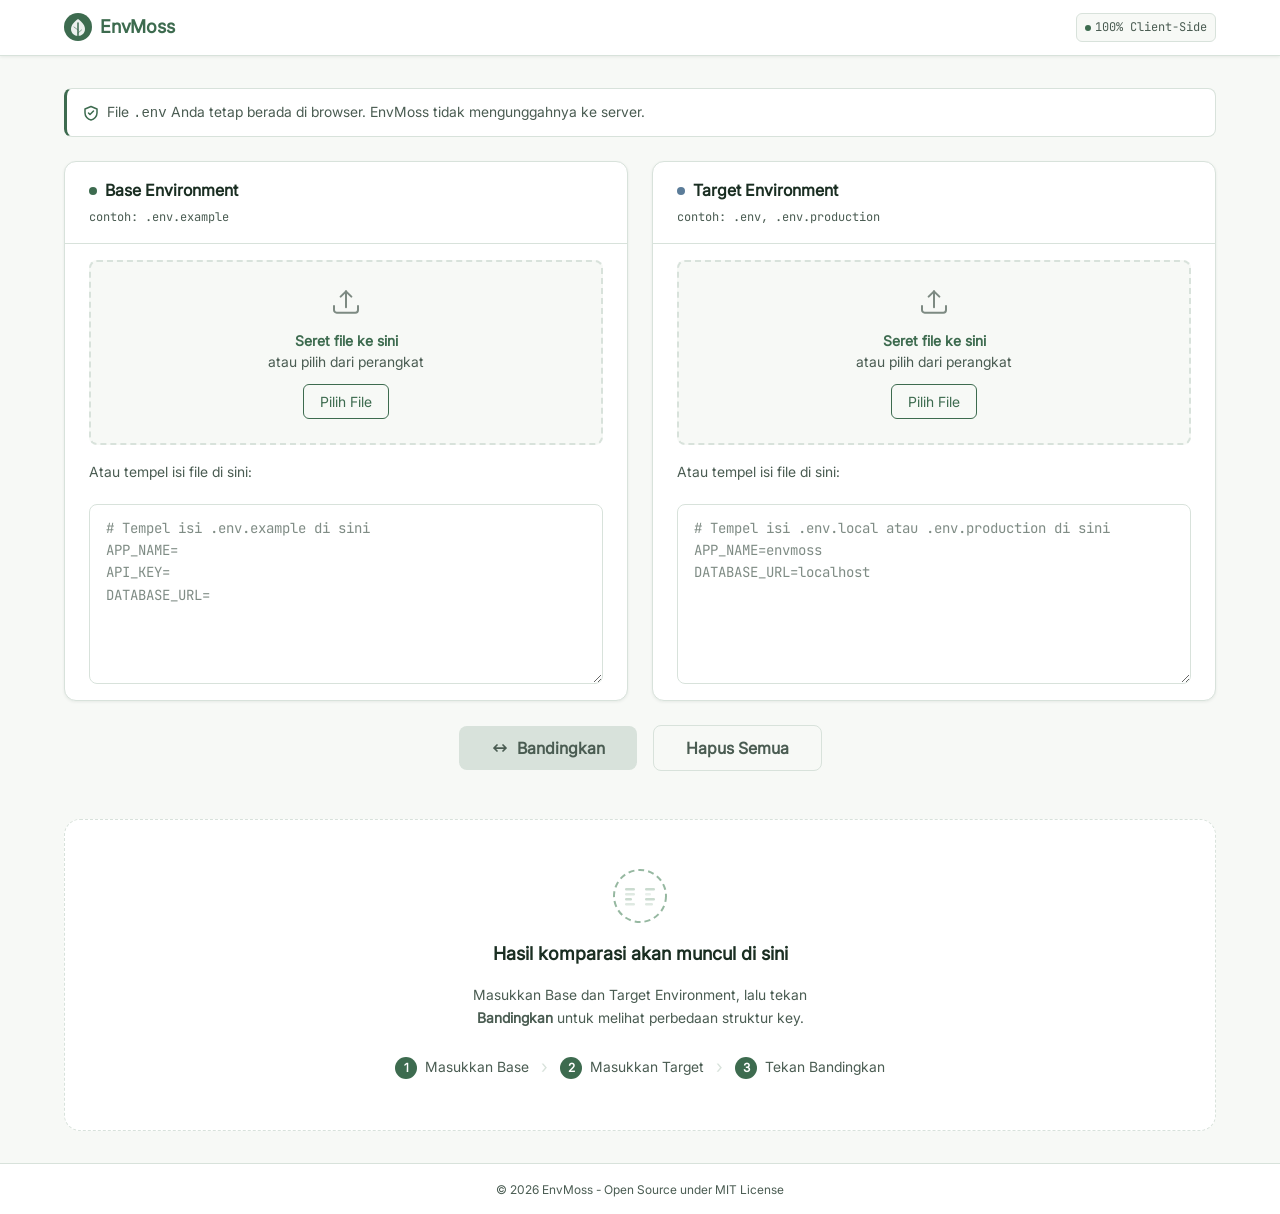
==== index.html @ efa85e5c "Implement code changes to enhance functionality and improve performance" ====
<!DOCTYPE html>
<html lang="id">
<head>
  <meta charset="UTF-8" />
  <meta name="viewport" content="width=device-width, initial-scale=1.0" />
  <title>EnvMoss — Bandingkan File Environment</title>
  <meta name="description" content="Bandingkan dua file environment secara lokal di browser. File .env Anda tidak diunggah ke server." />
  <link rel="stylesheet" href="css/styles.css" />
</head>
<body>

  <!-- ==============================
       Navbar
  ============================== -->
  <header role="banner">
    <nav class="navbar" aria-label="Navigasi utama">
      <div class="navbar__inner">

        <!-- Brand: mark + wordmark -->
        <a href="/" class="navbar__brand" aria-label="EnvMoss — kembali ke halaman utama">
          <span class="navbar__mark" aria-hidden="true">
            <!-- Ikon daun lumut — SVG lokal inline -->
            <svg
              width="28"
              height="28"
              viewBox="0 0 28 28"
              fill="none"
              xmlns="http://www.w3.org/2000/svg"
              aria-hidden="true"
              focusable="false"
            >
              <!-- Lingkaran latar -->
              <circle cx="14" cy="14" r="14" fill="#3D6B4F" />
              <!-- Bentuk daun/tetes — organik, sederhana -->
              <path
                d="M14 6C14 6 7 10.5 7 16C7 19.866 10.134 23 14 23C17.866 23 21 19.866 21 16C21 10.5 14 6 14 6Z"
                fill="#ffffff"
                fill-opacity="0.90"
              />
              <!-- Tulang daun tengah -->
              <line
                x1="14"
                y1="23"
                x2="14"
                y2="10"
                stroke="#3D6B4F"
                stroke-width="1.5"
                stroke-linecap="round"
              />
              <!-- Urat daun kiri -->
              <line
                x1="14"
                y1="17"
                x2="10"
                y2="14"
                stroke="#3D6B4F"
                stroke-width="1"
                stroke-linecap="round"
                stroke-opacity="0.6"
              />
              <!-- Urat daun kanan -->
              <line
                x1="14"
                y1="20"
                x2="17.5"
                y2="17"
                stroke="#3D6B4F"
                stroke-width="1"
                stroke-linecap="round"
                stroke-opacity="0.6"
              />
            </svg>
          </span>
          <span class="navbar__name">EnvMoss</span>
        </a>

        <!-- Indikator privasi ringkas -->
        <span class="navbar__indicator" aria-label="Semua pemrosesan dilakukan di browser Anda">
          100% Client-Side
        </span>

      </div>
    </nav>
  </header>

  <!-- ==============================
       Main Content
  ============================== -->
  <main class="main" id="main-content">

    <!-- Privacy Notice -->
    <aside class="privacy-notice" role="note" aria-label="Informasi privasi">
      <svg
        class="privacy-notice__icon"
        width="16"
        height="16"
        viewBox="0 0 16 16"
        fill="none"
        xmlns="http://www.w3.org/2000/svg"
        aria-hidden="true"
        focusable="false"
      >
        <path
          d="M8 1.5L2 4V8C2 11.314 4.686 14.314 8 15C11.314 14.314 14 11.314 14 8V4L8 1.5Z"
          stroke="currentColor"
          stroke-width="1.5"
          stroke-linejoin="round"
        />
        <path
          d="M5.5 8L7 9.5L10.5 6"
          stroke="currentColor"
          stroke-width="1.5"
          stroke-linecap="round"
          stroke-linejoin="round"
        />
      </svg>
      <span>
        File <code>.env</code> Anda tetap berada di browser.
        EnvMoss tidak mengunggahnya ke server.
      </span>
    </aside>

    <!-- ==============================
         Input Section
    ============================== -->
    <section class="input-section" aria-label="Masukkan file environment">

      <div class="input-section__grid">

        <!-- --- Kartu Base Environment --- -->
        <div class="input-card input-card--base">
          <div class="input-card__header">
            <div class="input-card__title-group">
              <h2 class="input-card__title">
                <span class="input-card__title-dot" aria-hidden="true"></span>
                Base Environment
              </h2>
              <span class="input-card__hint">contoh: .env.example</span>
            </div>
          </div>

          <div class="input-card__body">

            <!-- Dropzone Base -->
            <div
              class="dropzone"
              id="dropzone-base"
              role="button"
              tabindex="0"
              aria-label="Area drop file Base Environment. Tekan Enter atau Spasi untuk membuka pemilih file."
              aria-describedby="dropzone-base-hint"
            >
              <!-- Ikon upload -->
              <svg
                class="dropzone__icon"
                width="32"
                height="32"
                viewBox="0 0 32 32"
                fill="none"
                xmlns="http://www.w3.org/2000/svg"
                aria-hidden="true"
                focusable="false"
              >
                <path
                  d="M28 20v4a2.667 2.667 0 01-2.667 2.667H6.667A2.667 2.667 0 014 24v-4"
                  stroke="currentColor"
                  stroke-width="2"
                  stroke-linecap="round"
                  stroke-linejoin="round"
                />
                <polyline
                  points="21.333,10.667 16,5.333 10.667,10.667"
                  stroke="currentColor"
                  stroke-width="2"
                  stroke-linecap="round"
                  stroke-linejoin="round"
                />
                <line
                  x1="16"
                  y1="5.333"
                  x2="16"
                  y2="21.333"
                  stroke="currentColor"
                  stroke-width="2"
                  stroke-linecap="round"
                />
              </svg>

              <p class="dropzone__text" id="dropzone-base-hint">
                <strong>Seret file ke sini</strong><br />
                atau pilih dari perangkat
              </p>

              <!-- File picker tersembunyi, dikontrol tombol di bawah -->
              <input
                type="file"
                id="file-input-base"
                class="visually-hidden"
                accept="*"
                aria-label="Pilih file Base Environment"
              />

              <button
                type="button"
                class="dropzone__file-btn"
                id="file-btn-base"
                aria-controls="file-input-base"
              >
                Pilih File
              </button>
            </div>

            <!-- Label textarea Base -->
            <label for="textarea-base" class="textarea-label">
              Atau tempel isi file di sini:
            </label>

            <!-- Textarea Base -->
            <textarea
              id="textarea-base"
              class="env-textarea"
              placeholder="# Tempel isi .env.example di sini&#10;APP_NAME=&#10;API_KEY=&#10;DATABASE_URL="
              spellcheck="false"
              autocomplete="off"
              autocorrect="off"
              autocapitalize="off"
              aria-label="Konten Base Environment"
            ></textarea>

          </div>
        </div>
        <!-- /Kartu Base -->

        <!-- --- Kartu Target Environment --- -->
        <div class="input-card input-card--target">
          <div class="input-card__header">
            <div class="input-card__title-group">
              <h2 class="input-card__title">
                <span class="input-card__title-dot" aria-hidden="true"></span>
                Target Environment
              </h2>
              <span class="input-card__hint">contoh: .env, .env.production</span>
            </div>
          </div>

          <div class="input-card__body">

            <!-- Dropzone Target -->
            <div
              class="dropzone"
              id="dropzone-target"
              role="button"
              tabindex="0"
              aria-label="Area drop file Target Environment. Tekan Enter atau Spasi untuk membuka pemilih file."
              aria-describedby="dropzone-target-hint"
            >
              <svg
                class="dropzone__icon"
                width="32"
                height="32"
                viewBox="0 0 32 32"
                fill="none"
                xmlns="http://www.w3.org/2000/svg"
                aria-hidden="true"
                focusable="false"
              >
                <path
                  d="M28 20v4a2.667 2.667 0 01-2.667 2.667H6.667A2.667 2.667 0 014 24v-4"
                  stroke="currentColor"
                  stroke-width="2"
                  stroke-linecap="round"
                  stroke-linejoin="round"
                />
                <polyline
                  points="21.333,10.667 16,5.333 10.667,10.667"
                  stroke="currentColor"
                  stroke-width="2"
                  stroke-linecap="round"
                  stroke-linejoin="round"
                />
                <line
                  x1="16"
                  y1="5.333"
                  x2="16"
                  y2="21.333"
                  stroke="currentColor"
                  stroke-width="2"
                  stroke-linecap="round"
                />
              </svg>

              <p class="dropzone__text" id="dropzone-target-hint">
                <strong>Seret file ke sini</strong><br />
                atau pilih dari perangkat
              </p>

              <input
                type="file"
                id="file-input-target"
                class="visually-hidden"
                accept="*"
                aria-label="Pilih file Target Environment"
              />

              <button
                type="button"
                class="dropzone__file-btn"
                id="file-btn-target"
                aria-controls="file-input-target"
              >
                Pilih File
              </button>
            </div>

            <!-- Label textarea Target -->
            <label for="textarea-target" class="textarea-label">
              Atau tempel isi file di sini:
            </label>

            <!-- Textarea Target -->
            <textarea
              id="textarea-target"
              class="env-textarea"
              placeholder="# Tempel isi .env.local atau .env.production di sini&#10;APP_NAME=envmoss&#10;DATABASE_URL=localhost"
              spellcheck="false"
              autocomplete="off"
              autocorrect="off"
              autocapitalize="off"
              aria-label="Konten Target Environment"
            ></textarea>

          </div>
        </div>
        <!-- /Kartu Target -->

      </div>
      <!-- /input-section__grid -->

    </section>
    <!-- /Input Section -->

    <!-- ==============================
         Action Bar
    ============================== -->
    <div class="action-bar" role="group" aria-label="Aksi utama">
      <button
        type="button"
        class="btn btn--primary"
        id="btn-compare"
        disabled
        aria-disabled="true"
        aria-describedby="compare-hint"
      >
        <!-- Ikon compare -->
        <svg
          width="18"
          height="18"
          viewBox="0 0 18 18"
          fill="none"
          xmlns="http://www.w3.org/2000/svg"
          aria-hidden="true"
          focusable="false"
        >
          <path
            d="M3 9h12M3 9l3-3M3 9l3 3M15 9l-3-3M15 9l-3 3"
            stroke="currentColor"
            stroke-width="1.75"
            stroke-linecap="round"
            stroke-linejoin="round"
          />
        </svg>
        Bandingkan
      </button>

      <button
        type="button"
        class="btn btn--secondary"
        id="btn-clear"
        aria-label="Hapus semua input dan hasil"
      >
        Hapus Semua
      </button>
    </div>

    <!-- Hint tombol Bandingkan (hanya terlihat oleh screen reader saat disabled) -->
    <p id="compare-hint" class="visually-hidden">
      Tombol aktif setelah kedua input Base dan Target terisi.
    </p>

    <!-- ==============================
         Results Section
    ============================== -->
    <section
      class="results-section"
      id="results-section"
      aria-label="Hasil komparasi"
      aria-live="polite"
      aria-atomic="false"
    >
      <!-- Konten hasil akan dirender oleh app.js pada Milestone 4 -->
    </section>

    <!-- ==============================
         Empty State (default sebelum komparasi)
    ============================== -->
    <div
      class="empty-state"
      id="empty-state"
      role="status"
      aria-label="Belum ada hasil komparasi"
    >
      <!-- Ikon lingkaran — ringan dan netral -->
      <svg
        class="empty-state__icon"
        width="56"
        height="56"
        viewBox="0 0 56 56"
        fill="none"
        xmlns="http://www.w3.org/2000/svg"
        aria-hidden="true"
        focusable="false"
      >
        <circle cx="28" cy="28" r="26" stroke="currentColor" stroke-width="2" stroke-dasharray="6 4" />
        <!-- Dua kolom sederhana — representasi side-by-side diff -->
        <rect x="13" y="20" width="10" height="2.5" rx="1.25" fill="currentColor" opacity="0.5" />
        <rect x="13" y="25" width="10" height="2.5" rx="1.25" fill="currentColor" opacity="0.3" />
        <rect x="13" y="30" width="7"  height="2.5" rx="1.25" fill="currentColor" opacity="0.5" />
        <rect x="13" y="35" width="10" height="2.5" rx="1.25" fill="currentColor" opacity="0.3" />
        <rect x="33" y="20" width="10" height="2.5" rx="1.25" fill="currentColor" opacity="0.5" />
        <rect x="33" y="25" width="6"  height="2.5" rx="1.25" fill="currentColor" opacity="0.2" />
        <rect x="33" y="30" width="10" height="2.5" rx="1.25" fill="currentColor" opacity="0.5" />
        <rect x="33" y="35" width="8"  height="2.5" rx="1.25" fill="currentColor" opacity="0.3" />
      </svg>

      <h2 class="empty-state__title">Hasil komparasi akan muncul di sini</h2>

      <p class="empty-state__description">
        Masukkan Base dan Target Environment, lalu tekan <strong>Bandingkan</strong>
        untuk melihat perbedaan struktur key.
      </p>

      <!-- Langkah-langkah singkat -->
      <div class="empty-state__steps" aria-label="Langkah penggunaan">
        <div class="empty-state__step">
          <span class="empty-state__step-num" aria-hidden="true">1</span>
          <span>Masukkan Base</span>
        </div>
        <span class="empty-state__step-sep" aria-hidden="true">›</span>
        <div class="empty-state__step">
          <span class="empty-state__step-num" aria-hidden="true">2</span>
          <span>Masukkan Target</span>
        </div>
        <span class="empty-state__step-sep" aria-hidden="true">›</span>
        <div class="empty-state__step">
          <span class="empty-state__step-num" aria-hidden="true">3</span>
          <span>Tekan Bandingkan</span>
        </div>
      </div>

    </div>
    <!-- /Empty State -->

  </main>

  <!-- ==============================
       Footer
  ============================== -->
  <footer class="footer" role="contentinfo">
    <div class="footer__inner">
      <p>© 2026 EnvMoss - Open Source under MIT License</p>
    </div>
  </footer>

  <!-- JS dimuat setelah DOM siap; Milestone 2+ akan mengaktifkan interaksi -->
  <script type="module" src="js/app.js"></script>

</body>
</html>
---- css/styles.css ----
/* ==========================================================================
   EnvMoss — styles.css
   Design System v1.0
   ========================================================================== */

@font-face {
  font-family: 'InterLocal';
  src: url('../assets/fonts/Inter_18pt-Regular.ttf') format('truetype');
  font-weight: 400;
  font-style: normal;
  font-display: swap;
}

@font-face {
  font-family: 'JetBrainsLocal';
  src: url('../assets/fonts/JetBrainsMono-Regular.ttf') format('truetype');
  font-weight: 400;
  font-style: normal;
  font-display: swap;
}

/* --------------------------------------------------------------------------
   1. Design Tokens (CSS Custom Properties)
   -------------------------------------------------------------------------- */

:root {
  /* --- Brand Colors --- */
  --color-primary: #3D6B4F;
  --color-primary-light: #6B9B7A;
  --color-bg: #F7F9F6;
  --color-surface: #FFFFFF;
  --color-text-primary: #1A2E22;
  --color-text-secondary: #4A5C52;
  --color-border: #D8E2DB;

  /* --- Status Colors (accents) --- */
  --status-missing: #C45C5C;
  --status-missing-bg: #FDF0F0;
  --status-missing-text: #8F3838;

  --status-orphan: #D4A017;
  --status-orphan-bg: #FDF8E8;
  --status-orphan-text: #765500;

  --status-duplicate: #D17A22;
  --status-duplicate-bg: #FDF3E8;
  --status-duplicate-text: #8A4A0C;

  --status-mismatch: #5B7C99;
  --status-mismatch-bg: #EEF4F9;
  --status-mismatch-text: #3D5D78;

  /* --- Typography --- */
  --font-ui: "InterLocal", system-ui, -apple-system, BlinkMacSystemFont,
             "Segoe UI", Roboto, sans-serif;
  --font-code: "JetBrainsLocal", "IBM Plex Mono", Menlo,
               Monaco, Consolas, "Courier New", monospace;

  /* --- Type Scale --- */
  --text-xs: 0.75rem;
  --text-sm: 0.875rem;
  --text-base: 1rem;
  --text-lg: 1.125rem;
  --text-xl: 1.25rem;
  --heading-lg: 1.5rem;
  --heading-xl: 2rem;

  /* --- Spacing --- */
  --space-1: 4px;
  --space-2: 8px;
  --space-3: 12px;
  --space-4: 16px;
  --space-5: 24px;
  --space-6: 32px;
  --space-7: 48px;

  /* --- Border Radius --- */
  --radius-sm: 6px;
  --radius-md: 8px;
  --radius-lg: 12px;
  --radius-xl: 16px;

  /* --- Layout --- */
  --container-width: 1200px;
  --navbar-height: 56px;

  /* --- Shadows --- */
  --shadow-sm: 0 1px 3px rgba(26, 46, 34, 0.08);
  --shadow-md: 0 4px 12px rgba(26, 46, 34, 0.10);

  /* --- Transitions --- */
  --transition-fast: 150ms ease;
  --transition-base: 200ms ease;
}

/* --------------------------------------------------------------------------
   2. Reset & Base
   -------------------------------------------------------------------------- */

*,
*::before,
*::after {
  box-sizing: border-box;
  margin: 0;
  padding: 0;
}

html {
  font-size: 16px;
  -webkit-text-size-adjust: 100%;
}

body {
  font-family: var(--font-ui);
  font-size: var(--text-base);
  color: var(--color-text-primary);
  background-color: var(--color-bg);
  line-height: 1.6;
  min-height: 100vh;
  display: flex;
  flex-direction: column;
}

/* --------------------------------------------------------------------------
   3. Utility
   -------------------------------------------------------------------------- */

.visually-hidden {
  position: absolute;
  width: 1px;
  height: 1px;
  padding: 0;
  margin: -1px;
  overflow: hidden;
  clip: rect(0, 0, 0, 0);
  white-space: nowrap;
  border: 0;
}

/* --------------------------------------------------------------------------
   4. Navbar
   -------------------------------------------------------------------------- */

.navbar {
  position: sticky;
  top: 0;
  z-index: 100;
  height: var(--navbar-height);
  background-color: var(--color-surface);
  border-bottom: 1px solid var(--color-border);
  box-shadow: var(--shadow-sm);
}

.navbar__inner {
  max-width: var(--container-width);
  margin: 0 auto;
  padding: 0 var(--space-5);
  height: 100%;
  display: flex;
  align-items: center;
  justify-content: space-between;
}

.navbar__brand {
  display: flex;
  align-items: center;
  gap: var(--space-2);
  text-decoration: none;
  color: inherit;
}

.navbar__mark {
  display: flex;
  align-items: center;
  flex-shrink: 0;
}

.navbar__mark svg {
  width: 28px;
  height: 28px;
}

.navbar__name {
  font-size: var(--text-lg);
  font-weight: 700;
  color: var(--color-primary);
  letter-spacing: -0.01em;
}

.navbar__indicator {
  font-size: var(--text-xs);
  font-family: var(--font-code);
  color: var(--color-text-secondary);
  background-color: var(--color-bg);
  border: 1px solid var(--color-border);
  border-radius: var(--radius-sm);
  padding: var(--space-1) var(--space-2);
  display: flex;
  align-items: center;
  gap: var(--space-1);
}

.navbar__indicator::before {
  content: "";
  display: inline-block;
  width: 6px;
  height: 6px;
  border-radius: 50%;
  background-color: var(--color-primary);
  flex-shrink: 0;
}

/* --------------------------------------------------------------------------
   5. Main Layout
   -------------------------------------------------------------------------- */

.main {
  flex: 1;
  max-width: var(--container-width);
  width: 100%;
  margin: 0 auto;
  padding: var(--space-6) var(--space-5);
}

/* --------------------------------------------------------------------------
   6. Privacy Notice
   -------------------------------------------------------------------------- */

.privacy-notice {
  display: flex;
  align-items: center;
  gap: var(--space-2);
  font-size: var(--text-sm);
  color: var(--color-text-secondary);
  background-color: var(--color-surface);
  border: 1px solid var(--color-border);
  border-left: 3px solid var(--color-primary);
  border-radius: var(--radius-md);
  padding: var(--space-3) var(--space-4);
  margin-bottom: var(--space-5);
}

.privacy-notice__icon {
  flex-shrink: 0;
  color: var(--color-primary);
}

/* --------------------------------------------------------------------------
   7. Input Section
   -------------------------------------------------------------------------- */

.input-section {
  margin-bottom: var(--space-5);
}

.input-section__grid {
  display: grid;
  grid-template-columns: 1fr 1fr;
  gap: var(--space-5);
}

/* --------------------------------------------------------------------------
   8. Input Card (Base & Target)
   -------------------------------------------------------------------------- */

.input-card {
  background-color: var(--color-surface);
  border: 1px solid var(--color-border);
  border-radius: var(--radius-lg);
  box-shadow: var(--shadow-sm);
  overflow: hidden;
}

.input-card__header {
  padding: var(--space-4) var(--space-5);
  border-bottom: 1px solid var(--color-border);
  display: flex;
  align-items: center;
  justify-content: space-between;
  gap: var(--space-3);
}

.input-card__title-group {
  display: flex;
  flex-direction: column;
  gap: var(--space-1);
}

.input-card__title {
  font-size: var(--text-base);
  font-weight: 600;
  color: var(--color-text-primary);
  display: flex;
  align-items: center;
  gap: var(--space-2);
}

.input-card__title-dot {
  display: inline-block;
  width: 8px;
  height: 8px;
  border-radius: 50%;
  flex-shrink: 0;
}

.input-card--base .input-card__title-dot {
  background-color: var(--color-primary);
}

.input-card--target .input-card__title-dot {
  background-color: var(--status-mismatch);
}

.input-card__hint {
  font-size: var(--text-xs);
  font-family: var(--font-code);
  color: var(--color-text-secondary);
}

.input-card__body {
  padding: var(--space-4) var(--space-5);
  display: flex;
  flex-direction: column;
  gap: var(--space-4);
}

/* --- Dropzone --- */

.dropzone {
  border: 2px dashed var(--color-border);
  border-radius: var(--radius-md);
  background-color: var(--color-bg);
  padding: var(--space-5);
  text-align: center;
  display: flex;
  flex-direction: column;
  align-items: center;
  gap: var(--space-3);
  cursor: pointer;
  transition: border-color var(--transition-base), background-color var(--transition-base);
}

.dropzone:hover {
  border-color: var(--color-primary-light);
  background-color: color-mix(in srgb, var(--color-primary) 4%, var(--color-bg));
}

.dropzone__icon {
  color: var(--color-text-secondary);
  opacity: 0.7;
}

.dropzone__text {
  font-size: var(--text-sm);
  color: var(--color-text-secondary);
  line-height: 1.5;
}

.dropzone__text strong {
  color: var(--color-primary);
  font-weight: 600;
}

.dropzone__file-btn {
  font-size: var(--text-sm);
  color: var(--color-primary);
  font-weight: 500;
  background: none;
  border: 1px solid var(--color-primary);
  border-radius: var(--radius-sm);
  padding: var(--space-2) var(--space-4);
  cursor: pointer;
  transition: background-color var(--transition-fast), color var(--transition-fast);
  font-family: var(--font-ui);
}

.dropzone__file-btn:hover {
  background-color: var(--color-primary);
  color: #fff;
}

.dropzone__file-btn:focus-visible {
  outline: 2px solid var(--color-primary);
  outline-offset: 2px;
}

/* --- Textarea Label --- */

.textarea-label {
  font-size: var(--text-sm);
  font-weight: 500;
  color: var(--color-text-secondary);
  display: block;
  margin-bottom: var(--space-1);
}

/* --- Textarea --- */

.env-textarea {
  width: 100%;
  min-height: 180px;
  padding: var(--space-3) var(--space-4);
  font-family: var(--font-code);
  font-size: var(--text-sm);
  color: var(--color-text-primary);
  background-color: var(--color-surface);
  border: 1px solid var(--color-border);
  border-radius: var(--radius-md);
  resize: vertical;
  line-height: 1.6;
  transition: border-color var(--transition-fast), box-shadow var(--transition-fast);
  overflow-x: auto;
}

.env-textarea::placeholder {
  color: var(--color-text-secondary);
  opacity: 0.7;
}

.env-textarea:focus {
  outline: none;
  border-color: var(--color-primary);
  box-shadow: 0 0 0 3px color-mix(in srgb, var(--color-primary) 15%, transparent);
}

/* --------------------------------------------------------------------------
   9. Action Bar (Bandingkan & Hapus Semua)
   -------------------------------------------------------------------------- */

.action-bar {
  display: flex;
  align-items: center;
  justify-content: center;
  gap: var(--space-4);
  margin-bottom: var(--space-7);
  flex-wrap: wrap;
}

/* --- Buttons --- */

.btn {
  display: inline-flex;
  align-items: center;
  justify-content: center;
  gap: var(--space-2);
  padding: var(--space-3) var(--space-6);
  font-family: var(--font-ui);
  font-size: var(--text-base);
  font-weight: 600;
  border: none;
  border-radius: var(--radius-md);
  cursor: pointer;
  text-decoration: none;
  transition: background-color var(--transition-fast), color var(--transition-fast),
              box-shadow var(--transition-fast), opacity var(--transition-fast);
  white-space: nowrap;
}

.btn:focus-visible {
  outline: 2px solid var(--color-primary);
  outline-offset: 2px;
}

/* Primary */
.btn--primary {
  background-color: var(--color-primary);
  color: #fff;
  box-shadow: var(--shadow-sm);
}

.btn--primary:hover:not(:disabled) {
  background-color: color-mix(in srgb, var(--color-primary) 85%, #000);
  box-shadow: var(--shadow-md);
}

.btn--primary:disabled {
  background-color: var(--color-border);
  color: var(--color-text-secondary);
  cursor: not-allowed;
  box-shadow: none;
}

/* Secondary / Ghost */
.btn--secondary {
  background-color: transparent;
  color: var(--color-text-secondary);
  border: 1px solid var(--color-border);
}

.btn--secondary:hover:not(:disabled) {
  background-color: var(--color-bg);
  color: var(--color-text-primary);
  border-color: var(--color-text-secondary);
}

.btn--secondary:disabled {
  opacity: 0.5;
  cursor: not-allowed;
}

/* Small */
.btn--sm {
  padding: var(--space-2) var(--space-4);
  font-size: var(--text-sm);
}

/* --------------------------------------------------------------------------
   10. Results Section & Diff Board (Milestone 4)
   -------------------------------------------------------------------------- */

.results-section {
  display: none; /* Ditampilkan oleh JS setelah komparasi */
  margin-top: var(--space-2);
}

.results-section.is-visible {
  display: block;
}

/* --- Layout Hasil Komparasi --- */
.results-layout {
  display: grid;
  grid-template-columns: 1fr 340px;
  gap: var(--space-5);
  align-items: start;
}

/* --- Banner Peringatan Parsing (Warnings Banner) --- */
.warnings-banner {
  background-color: var(--status-orphan-bg);
  border: 1px solid color-mix(in srgb, var(--status-orphan) 35%, transparent);
  border-left: 4px solid var(--status-orphan);
  border-radius: var(--radius-md);
  padding: var(--space-4) var(--space-5);
  margin-bottom: var(--space-5);
}

.warnings-banner__header {
  display: flex;
  align-items: center;
  gap: var(--space-2);
  margin-bottom: var(--space-2);
}

.warnings-banner__title {
  font-size: var(--text-base);
  font-weight: 600;
  color: var(--status-orphan-text);
}

.warnings-banner__desc {
  font-size: var(--text-sm);
  color: var(--color-text-secondary);
  line-height: 1.5;
  margin-bottom: var(--space-3);
}

.warnings-banner__list {
  list-style: none;
  display: flex;
  flex-direction: column;
  gap: var(--space-2);
}

.warnings-banner__item {
  font-size: var(--text-xs);
  font-family: var(--font-code);
  color: var(--status-orphan-text);
  background-color: color-mix(in srgb, var(--status-orphan) 10%, #fff);
  border-radius: var(--radius-sm);
  padding: var(--space-1) var(--space-3);
  display: flex;
  align-items: center;
  gap: var(--space-2);
  flex-wrap: wrap;
}

.warnings-banner__tag {
  font-weight: 700;
  padding: 1px 4px;
  border-radius: 3px;
  background-color: color-mix(in srgb, var(--status-orphan) 25%, transparent);
}

/* --- Banner Struktur Cocok Sempurna (No Difference Banner) --- */
.no-difference-banner {
  background-color: color-mix(in srgb, var(--color-primary) 8%, var(--color-surface));
  border: 1px solid color-mix(in srgb, var(--color-primary) 25%, var(--color-border));
  border-left: 4px solid var(--color-primary);
  border-radius: var(--radius-md);
  padding: var(--space-4) var(--space-5);
  margin-bottom: var(--space-5);
  display: flex;
  align-items: flex-start;
  gap: var(--space-3);
}

.no-difference-banner__icon {
  color: var(--color-primary);
  flex-shrink: 0;
  margin-top: 2px;
}

.no-difference-banner__title {
  font-size: var(--text-base);
  font-weight: 600;
  color: var(--color-primary);
  margin-bottom: var(--space-1);
}

.no-difference-banner__desc {
  font-size: var(--text-sm);
  color: var(--color-text-secondary);
  line-height: 1.5;
}

/* --- Papan Komparasi Dua Panel (Side-by-Side Diff Board) --- */
.diff-board-card {
  background-color: var(--color-surface);
  border: 1px solid var(--color-border);
  border-radius: var(--radius-lg);
  box-shadow: var(--shadow-sm);
  overflow: hidden;
}

.diff-board-card__header {
  padding: var(--space-4) var(--space-5);
  border-bottom: 1px solid var(--color-border);
  display: flex;
  align-items: center;
  justify-content: space-between;
  background-color: color-mix(in srgb, var(--color-bg) 60%, var(--color-surface));
}

.diff-board-card__title {
  font-size: var(--text-base);
  font-weight: 600;
  color: var(--color-text-primary);
  display: flex;
  align-items: center;
  gap: var(--space-2);
}

.diff-board-card__subtitle {
  font-size: var(--text-xs);
  color: var(--color-text-secondary);
  font-family: var(--font-code);
}

.diff-board-grid {
  display: grid;
  grid-template-columns: 1fr 1fr;
  min-height: 240px;
}

.diff-column {
  display: flex;
  flex-direction: column;
}

.diff-column--base {
  border-right: 1px solid var(--color-border);
}

.diff-column--target {
  background-color: var(--color-surface);
}

.diff-column__header {
  padding: var(--space-3) var(--space-4);
  background-color: var(--color-bg);
  border-bottom: 1px solid var(--color-border);
  display: flex;
  align-items: center;
  justify-content: space-between;
  font-weight: 600;
  font-size: var(--text-sm);
  color: var(--color-text-primary);
}

.diff-column__count {
  font-size: var(--text-xs);
  font-family: var(--font-code);
  font-weight: 500;
  color: var(--color-text-secondary);
  background-color: var(--color-surface);
  padding: 2px 8px;
  border-radius: var(--radius-sm);
  border: 1px solid var(--color-border);
}

.diff-column__list {
  display: flex;
  flex-direction: column;
  list-style: none;
  flex: 1;
}

/* --- Baris Komparasi (Diff Row) --- */
.diff-row {
  display: flex;
  align-items: center;
  justify-content: space-between;
  padding: var(--space-3) var(--space-4);
  border-bottom: 1px solid var(--color-border);
  min-height: 52px;
  font-size: var(--text-sm);
  gap: var(--space-2);
  transition: background-color var(--transition-fast);
}

.diff-row:last-child {
  border-bottom: none;
}

.diff-row:hover:not(.diff-row--empty) {
  filter: brightness(0.98);
}

.diff-row__left {
  display: flex;
  align-items: center;
  gap: var(--space-2);
  flex-wrap: wrap;
  min-width: 0;
}

.diff-row__line {
  font-family: var(--font-code);
  font-size: var(--text-xs);
  color: var(--color-text-secondary);
  background-color: var(--color-bg);
  padding: 1px 6px;
  border-radius: var(--radius-sm);
  border: 1px solid var(--color-border);
  flex-shrink: 0;
}

.diff-row__key {
  font-family: var(--font-code);
  font-weight: 600;
  color: var(--color-text-primary);
  word-break: break-all;
}

.diff-row__value-mask {
  font-family: var(--font-code);
  font-size: var(--text-xs);
  color: var(--color-text-secondary);
  opacity: 0.55;
  user-select: none;
}

.diff-row__badges {
  display: flex;
  align-items: center;
  gap: var(--space-1);
  flex-shrink: 0;
  flex-wrap: wrap;
  justify-content: flex-end;
}

/* Row Variants */
.diff-row--missing {
  border-left: 3px solid var(--status-missing);
  background-color: var(--status-missing-bg);
}

.diff-row--orphan {
  border-left: 3px solid var(--status-orphan);
  background-color: var(--status-orphan-bg);
}

.diff-row--mismatch {
  border-left: 3px solid var(--status-mismatch);
  background-color: var(--status-mismatch-bg);
}

.diff-row--match {
  border-left: 3px solid transparent;
  background-color: var(--color-surface);
}

.diff-row--empty {
  background-color: color-mix(in srgb, var(--color-border) 25%, var(--color-bg));
  color: var(--color-text-secondary);
  font-style: italic;
  font-size: var(--text-xs);
  justify-content: center;
  opacity: 0.65;
  border-left: 3px dashed var(--color-border);
}

/* --- Badges --- */
.badge {
  display: inline-flex;
  align-items: center;
  gap: 4px;
  font-size: var(--text-xs);
  font-weight: 600;
  padding: 2px 7px;
  border-radius: var(--radius-sm);
  white-space: nowrap;
}

.badge--missing {
  background-color: color-mix(in srgb, var(--status-missing) 15%, transparent);
  color: var(--status-missing-text);
  border: 1px solid color-mix(in srgb, var(--status-missing) 35%, transparent);
}

.badge--orphan {
  background-color: color-mix(in srgb, var(--status-orphan) 18%, transparent);
  color: var(--status-orphan-text);
  border: 1px solid color-mix(in srgb, var(--status-orphan) 35%, transparent);
}

.badge--duplicate {
  background-color: var(--status-duplicate-bg);
  color: var(--status-duplicate-text);
  border: 1px solid color-mix(in srgb, var(--status-duplicate) 35%, transparent);
}

.badge--mismatch {
  background-color: var(--status-mismatch-bg);
  color: var(--status-mismatch-text);
  border: 1px solid color-mix(in srgb, var(--status-mismatch) 35%, transparent);
}

.badge--match {
  background-color: var(--color-bg);
  color: var(--color-text-secondary);
  border: 1px solid var(--color-border);
}

/* --- Sidebar Panel Ringkasan & Aksi --- */
.results-sidebar {
  display: flex;
  flex-direction: column;
  gap: var(--space-4);
}

.summary-card {
  background-color: var(--color-surface);
  border: 1px solid var(--color-border);
  border-radius: var(--radius-lg);
  padding: var(--space-5);
  box-shadow: var(--shadow-sm);
}

.summary-card__title {
  font-size: var(--text-base);
  font-weight: 600;
  color: var(--color-text-primary);
  margin-bottom: var(--space-4);
  padding-bottom: var(--space-3);
  border-bottom: 1px solid var(--color-border);
}

.summary-stat-grid {
  display: grid;
  grid-template-columns: 1fr 1fr;
  gap: var(--space-3);
  margin-bottom: var(--space-5);
}

.summary-stat-box {
  background-color: var(--color-bg);
  border: 1px solid var(--color-border);
  border-radius: var(--radius-md);
  padding: var(--space-3);
  display: flex;
  flex-direction: column;
  gap: var(--space-1);
  transition: transform var(--transition-fast);
}

.summary-stat-box:hover {
  transform: translateY(-1px);
}

.summary-stat-box--missing {
  border-top: 3px solid var(--status-missing);
  background-color: var(--status-missing-bg);
}

.summary-stat-box--orphan {
  border-top: 3px solid var(--status-orphan);
  background-color: var(--status-orphan-bg);
}

.summary-stat-box--duplicate {
  border-top: 3px solid var(--status-duplicate);
  background-color: var(--status-duplicate-bg);
}

.summary-stat-box--mismatch {
  border-top: 3px solid var(--status-mismatch);
  background-color: var(--status-mismatch-bg);
}

.summary-stat-box__num {
  font-size: var(--heading-lg);
  font-weight: 700;
  line-height: 1.1;
  font-family: var(--font-code);
}

.summary-stat-box--missing .summary-stat-box__num { color: var(--status-missing-text); }
.summary-stat-box--orphan .summary-stat-box__num { color: var(--status-orphan-text); }
.summary-stat-box--duplicate .summary-stat-box__num { color: var(--status-duplicate-text); }
.summary-stat-box--mismatch .summary-stat-box__num { color: var(--status-mismatch-text); }

.summary-stat-box__label {
  font-size: var(--text-xs);
  font-weight: 600;
  color: var(--color-text-secondary);
}

.summary-stat-box__desc {
  font-size: 0.7rem;
  color: var(--color-text-secondary);
  opacity: 0.8;
  line-height: 1.3;
}

/* --- Action Box dalam Sidebar --- */
.sidebar-actions {
  display: flex;
  flex-direction: column;
  gap: var(--space-3);
  padding-top: var(--space-4);
  border-top: 1px solid var(--color-border);
}

.sidebar-actions .btn {
  width: 100%;
  justify-content: center;
}

/* Feedback Box untuk Aksi Output (Milestone 5) */
.sidebar-feedback-container {
  display: flex;
  flex-direction: column;
  gap: var(--space-2);
}

.sidebar-feedback {
  font-size: var(--text-xs);
  padding: var(--space-2) var(--space-3);
  border-radius: var(--radius-sm);
  display: flex;
  align-items: center;
  gap: var(--space-2);
  line-height: 1.4;
  margin-top: var(--space-2);
  animation: feedbackFadeIn 150ms ease;
}

.sidebar-feedback--success {
  background-color: color-mix(in srgb, var(--color-primary) 12%, #fff);
  border: 1px solid color-mix(in srgb, var(--color-primary) 30%, transparent);
  color: var(--color-primary);
  font-weight: 500;
}

.sidebar-feedback--info {
  background-color: var(--status-mismatch-bg);
  border: 1px solid color-mix(in srgb, var(--status-mismatch) 30%, transparent);
  color: var(--status-mismatch-text);
}

.sidebar-feedback--error {
  background-color: var(--status-missing-bg);
  border: 1px solid color-mix(in srgb, var(--status-missing) 30%, transparent);
  color: var(--status-missing-text);
}

@keyframes feedbackFadeIn {
  from { opacity: 0; transform: translateY(-4px); }
  to { opacity: 1; transform: translateY(0); }
}

/* --- Mini Privacy Box dalam Sidebar --- */
.sidebar-privacy {
  display: flex;
  align-items: center;
  gap: var(--space-2);
  font-size: var(--text-xs);
  color: var(--color-text-secondary);
  background-color: var(--color-bg);
  border: 1px solid var(--color-border);
  border-radius: var(--radius-sm);
  padding: var(--space-2) var(--space-3);
  margin-top: var(--space-2);
  line-height: 1.4;
}

.sidebar-privacy svg {
  flex-shrink: 0;
  color: var(--color-primary);
}

/* --------------------------------------------------------------------------
   11. Empty State
   -------------------------------------------------------------------------- */

.empty-state {
  display: flex;
  flex-direction: column;
  align-items: center;
  justify-content: center;
  gap: var(--space-4);
  padding: var(--space-7) var(--space-5);
  text-align: center;
  background-color: var(--color-surface);
  border: 1px dashed var(--color-border);
  border-radius: var(--radius-xl);
  min-height: 280px;
}

.empty-state__icon {
  color: var(--color-primary-light);
  opacity: 0.7;
}

.empty-state__title {
  font-size: var(--text-lg);
  font-weight: 600;
  color: var(--color-text-primary);
}

.empty-state__description {
  font-size: var(--text-sm);
  color: var(--color-text-secondary);
  max-width: 400px;
  line-height: 1.6;
}

.empty-state__steps {
  display: flex;
  align-items: center;
  gap: var(--space-3);
  flex-wrap: wrap;
  justify-content: center;
  margin-top: var(--space-2);
}

.empty-state__step {
  display: flex;
  align-items: center;
  gap: var(--space-2);
  font-size: var(--text-sm);
  color: var(--color-text-secondary);
}

.empty-state__step-num {
  display: inline-flex;
  align-items: center;
  justify-content: center;
  width: 22px;
  height: 22px;
  border-radius: 50%;
  background-color: var(--color-primary);
  color: #fff;
  font-size: var(--text-xs);
  font-weight: 700;
  flex-shrink: 0;
}

.empty-state__step-sep {
  color: var(--color-border);
  font-size: var(--text-lg);
  user-select: none;
}

/* --------------------------------------------------------------------------
   12. Footer
   -------------------------------------------------------------------------- */

.footer {
  border-top: 1px solid var(--color-border);
  background-color: var(--color-surface);
  padding: var(--space-4) var(--space-5);
  text-align: center;
  font-size: var(--text-xs);
  color: var(--color-text-secondary);
}

.footer__inner {
  max-width: var(--container-width);
  margin: 0 auto;
}

/* --------------------------------------------------------------------------
   13. Dropzone — State Tambahan (Milestone 2)
   -------------------------------------------------------------------------- */

/* Drag-over: border solid + background aksen */
.dropzone--drag-over {
  border-color: var(--color-primary);
  border-style: solid;
  background-color: color-mix(in srgb, var(--color-primary) 6%, var(--color-bg));
}

/* Loaded: border solid hijau + teks berubah */
.dropzone--loaded {
  border-color: var(--color-primary-light);
  border-style: solid;
  cursor: default;
}

.dropzone--loaded:hover {
  border-color: var(--color-primary);
  background-color: color-mix(in srgb, var(--color-primary) 4%, var(--color-bg));
}

.dropzone__icon--success {
  color: var(--color-primary);
}

.dropzone__text--loaded {
  color: var(--color-text-primary);
}

/* Error: border merah */
.dropzone--error {
  border-color: var(--status-missing);
  border-style: solid;
  background-color: var(--status-missing-bg);
}

.dropzone__icon--error {
  color: var(--status-missing);
}

.dropzone__text--error {
  color: var(--status-missing-text);
}

/* --------------------------------------------------------------------------
   14. Input Card — File Tag & Clear Button (Milestone 2)
   -------------------------------------------------------------------------- */

/* File tag: nama file yang dipilih, tampil di header kartu */
.input-card__file-tag {
  display: inline-flex;
  align-items: center;
  gap: var(--space-1);
  max-width: 220px;
  font-size: var(--text-xs);
  font-family: var(--font-code);
  color: var(--color-primary);
  background-color: color-mix(in srgb, var(--color-primary) 8%, var(--color-bg));
  border: 1px solid color-mix(in srgb, var(--color-primary) 25%, var(--color-border));
  border-radius: var(--radius-sm);
  padding: var(--space-1) var(--space-2);
  overflow: hidden;
  text-overflow: ellipsis;
  white-space: nowrap;
}

/* Tombol × di dalam file-tag */
.input-card__clear-btn {
  display: inline-flex;
  align-items: center;
  justify-content: center;
  flex-shrink: 0;
  width: 16px;
  height: 16px;
  background: none;
  border: none;
  border-radius: 50%;
  color: var(--color-primary);
  font-size: var(--text-sm);
  line-height: 1;
  cursor: pointer;
  padding: 0;
  font-family: var(--font-ui);
  transition: background-color var(--transition-fast), color var(--transition-fast);
}

.input-card__clear-btn:hover {
  background-color: color-mix(in srgb, var(--status-missing) 15%, transparent);
  color: var(--status-missing-text);
}

.input-card__clear-btn:focus-visible {
  outline: 2px solid var(--color-primary);
  outline-offset: 1px;
}

/* Kartu dalam kondisi has-file: sedikit aksen hijau di border kiri */
.input-card--has-file {
  border-left: 3px solid var(--color-primary-light);
}

/* --------------------------------------------------------------------------
   15. Responsivitas
   -------------------------------------------------------------------------- */

/* --- Tablet: ≤ 900px --- */
@media (max-width: 900px) {
  .input-section__grid {
    grid-template-columns: 1fr;
  }

  .results-layout {
    grid-template-columns: 1fr;
  }
}

/* --- Mobile: ≤ 600px --- */
@media (max-width: 600px) {
  .main {
    padding: var(--space-5) var(--space-4);
  }

  .navbar__inner {
    padding: 0 var(--space-4);
  }

  .input-card__header {
    padding: var(--space-3) var(--space-4);
  }

  .input-card__body {
    padding: var(--space-3) var(--space-4);
  }

  .action-bar {
    flex-direction: column;
    align-items: stretch;
  }

  .action-bar .btn {
    width: 100%;
    justify-content: center;
  }

  .diff-board-grid {
    grid-template-columns: 1fr;
  }

  .diff-column--base {
    border-right: none;
    border-bottom: 2px solid var(--color-border);
  }

  .summary-stat-grid {
    grid-template-columns: 1fr;
  }

  .empty-state {
    padding: var(--space-6) var(--space-4);
    min-height: 220px;
  }

  .empty-state__steps {
    flex-direction: column;
    align-items: flex-start;
  }

  .empty-state__step-sep {
    display: none;
  }
}
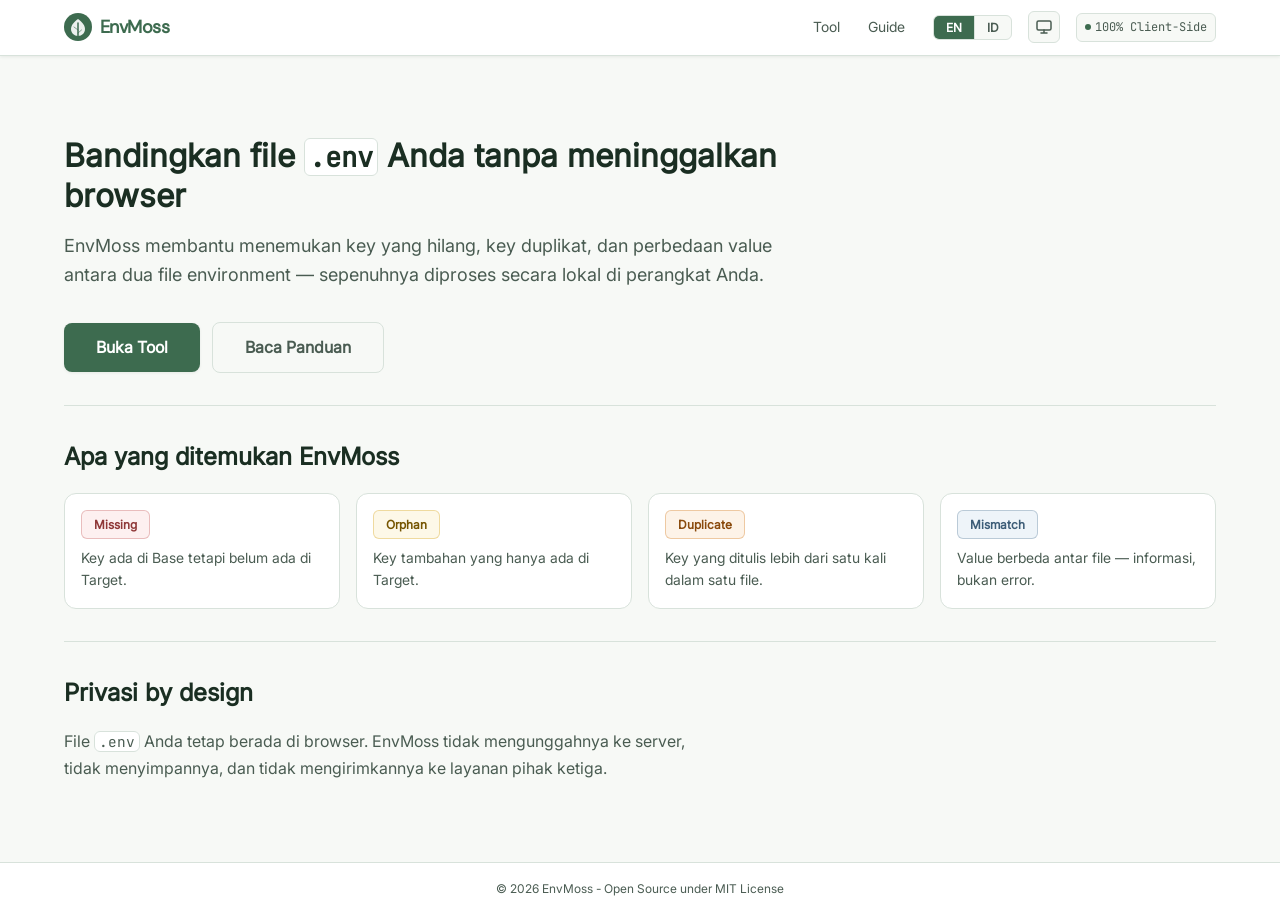
==== commit c629887c: "feat: add guide page and site behavior scripts - Introduced a new guide page (index.html) with instr" ====
--- a/index.html
+++ b/index.html
@@ -3,22 +3,102 @@
 <head>
   <meta charset="UTF-8" />
   <meta name="viewport" content="width=device-width, initial-scale=1.0" />
-  <title>EnvMoss — Bandingkan File Environment</title>
-  <meta name="description" content="Bandingkan dua file environment secara lokal di browser. File .env Anda tidak diunggah ke server." />
-  <link rel="stylesheet" href="css/styles.css" />
+
+  <!-- Bootstrap preferensi: tema & bahasa — sinkron, blocking, tanpa jaringan.
+       Wajib berjalan sebelum stylesheet agar first paint tidak berkedip (FOUC). -->
+  <script>
+  (function () {
+    var root = document.documentElement;
+
+    // --- Tema: envmoss:theme = light | dark | system ---
+    var themePref = 'system';
+    try {
+      var storedTheme = window.localStorage.getItem('envmoss:theme');
+      if (storedTheme === 'light' || storedTheme === 'dark' || storedTheme === 'system') {
+        themePref = storedTheme;
+      }
+    } catch (e) { /* storage tidak tersedia — gunakan fallback */ }
+
+    var themeResolved = 'light';
+    if (themePref === 'light' || themePref === 'dark') {
+      themeResolved = themePref;
+    } else {
+      try {
+        if (window.matchMedia && window.matchMedia('(prefers-color-scheme: dark)').matches) {
+          themeResolved = 'dark';
+        }
+      } catch (e) { /* matchMedia tidak tersedia — fallback light */ }
+    }
+    root.setAttribute('data-theme', themeResolved);
+    root.setAttribute('data-theme-pref', themePref);
+
+    // --- Bahasa: envmoss:language = en | id ---
+    var lang = 'en';
+    try {
+      var storedLang = window.localStorage.getItem('envmoss:language');
+      if (storedLang === 'en' || storedLang === 'id') {
+        lang = storedLang;
+      } else {
+        var navLangs = (navigator.languages && navigator.languages.length)
+          ? navigator.languages
+          : [navigator.language || ''];
+        for (var i = 0; i < navLangs.length; i += 1) {
+          var candidate = String(navLangs[i] || '').toLowerCase();
+          if (candidate.indexOf('id') === 0) { lang = 'id'; break; }
+          if (candidate.indexOf('en') === 0) { lang = 'en'; break; }
+        }
+      }
+    } catch (e) { /* storage/navigator tidak tersedia — fallback en */ }
+    root.setAttribute('lang', lang);
+    root.setAttribute('data-lang', lang);
+    root.setAttribute('data-i18n-pending', 'true');
+  })();
+  </script>
+
+  <!-- Google Search Console Verification -->
+  <meta name="google-site-verification" content="UlgjpIQyIHUCMEOR-_iUBL0-BURcA9qFoJw3GOUBwCI" />
+
+  <!-- Primary Meta Tags -->
+  <title>EnvMoss — Bandingkan File .env Secara Lokal &amp; Privat</title>
+  <meta name="title" content="EnvMoss — Bandingkan File .env Secara Lokal &amp; Privat" />
+  <meta name="description" content="EnvMoss adalah developer utility untuk membandingkan dua file environment (.env) langsung di browser. Temukan key yang hilang, duplikat, dan perbedaan value — tanpa mengunggah file Anda ke server." />
+  <meta name="keywords" content="env comparison, .env diff, environment variables, dotenv, privacy-first, developer tools, local-first" />
+  <meta name="author" content="nyomann-arch" />
+  <meta name="robots" content="index, follow" />
+  <link rel="canonical" href="https://envmoss.vercel.app/" />
+
+  <!-- Open Graph / Facebook -->
+  <meta property="og:type" content="website" />
+  <meta property="og:url" content="https://envmoss.vercel.app/" />
+  <meta property="og:title" content="EnvMoss — Bandingkan File .env Secara Lokal &amp; Privat" />
+  <meta property="og:description" content="Bandingkan struktur key dua file environment langsung di browser. Tidak ada upload, tidak ada backend." />
+  <meta property="og:image" content="https://envmoss.vercel.app/assets/og-image.png" />
+  <meta property="og:image:alt" content="EnvMoss — Privacy-First Local .env File Comparison &amp; Merge Tool" />
+  <meta property="og:site_name" content="EnvMoss" />
+
+  <!-- Twitter Card -->
+  <meta name="twitter:card" content="summary_large_image" />
+  <meta name="twitter:url" content="https://envmoss.vercel.app/" />
+  <meta name="twitter:title" content="EnvMoss — Bandingkan File .env Secara Lokal &amp; Privat" />
+  <meta name="twitter:description" content="Bandingkan struktur key dua file environment langsung di browser. Tidak ada upload, tidak ada backend." />
+  <meta name="twitter:image" content="https://envmoss.vercel.app/assets/og-image.png" />
+
+  <!-- Stylesheet: fondasi global lalu stylesheet khusus Landing -->
+  <link rel="stylesheet" href="./css/styles.css" />
+  <link rel="stylesheet" href="./css/landing.css" />
 </head>
-<body>
+<body class="page--landing">
 
   <!-- ==============================
-       Navbar
+       Navbar global (fixed)
   ============================== -->
-  <header role="banner">
-    <nav class="navbar" aria-label="Navigasi utama">
-      <div class="navbar__inner">
-
-        <!-- Brand: mark + wordmark -->
-        <a href="/" class="navbar__brand" aria-label="EnvMoss — kembali ke halaman utama">
-          <span class="navbar__mark" aria-hidden="true">
+  <header class="site-header">
+    <nav class="site-navbar" aria-label="Navigasi utama">
+      <div class="site-navbar__inner">
+
+        <!-- Brand: mark + wordmark — satu-satunya tautan ke Landing -->
+        <a href="./" class="site-brand" aria-label="EnvMoss — ke halaman utama">
+          <span class="site-brand__mark" aria-hidden="true">
             <!-- Ikon daun lumut — SVG lokal inline -->
             <svg
               width="28"
@@ -71,408 +151,161 @@
               />
             </svg>
           </span>
-          <span class="navbar__name">EnvMoss</span>
+          <span class="site-brand__name">EnvMoss</span>
         </a>
 
-        <!-- Indikator privasi ringkas -->
-        <span class="navbar__indicator" aria-label="Semua pemrosesan dilakukan di browser Anda">
-          100% Client-Side
-        </span>
+        <!-- Kontrol kanan: navigasi + bahasa + tema + indikator privasi -->
+        <div class="site-navbar__controls">
+
+          <ul class="site-nav">
+            <li>
+              <a class="site-nav__link" href="./app/" data-nav="tool">Tool</a>
+            </li>
+            <li>
+              <a class="site-nav__link" href="./guide/" data-nav="guide">Guide</a>
+            </li>
+          </ul>
+
+          <div class="site-lang" role="group" aria-label="Pilih bahasa antarmuka">
+            <button
+              type="button"
+              class="site-lang__btn"
+              data-lang-set="en"
+              aria-pressed="false"
+            >EN</button>
+            <button
+              type="button"
+              class="site-lang__btn"
+              data-lang-set="id"
+              aria-pressed="true"
+            >ID</button>
+          </div>
+
+          <button
+            type="button"
+            class="site-theme"
+            id="site-theme-toggle"
+            data-state="system"
+            aria-label="Ubah tema tampilan"
+          >
+            <!-- Ikon terang (matahari) -->
+            <svg
+              class="site-theme__icon site-theme__icon--sun"
+              width="18"
+              height="18"
+              viewBox="0 0 18 18"
+              fill="none"
+              xmlns="http://www.w3.org/2000/svg"
+              aria-hidden="true"
+              focusable="false"
+            >
+              <circle cx="9" cy="9" r="3.5" stroke="currentColor" stroke-width="1.5" />
+              <path d="M9 1.5v2M9 14.5v2M1.5 9h2M14.5 9h2M3.4 3.4l1.4 1.4M13.2 13.2l1.4 1.4M14.6 3.4l-1.4 1.4M4.8 13.2l-1.4 1.4" stroke="currentColor" stroke-width="1.5" stroke-linecap="round" />
+            </svg>
+            <!-- Ikon gelap (bulan) -->
+            <svg
+              class="site-theme__icon site-theme__icon--moon"
+              width="18"
+              height="18"
+              viewBox="0 0 18 18"
+              fill="none"
+              xmlns="http://www.w3.org/2000/svg"
+              aria-hidden="true"
+              focusable="false"
+            >
+              <path d="M15 10.5A6.5 6.5 0 017.5 3a6.5 6.5 0 107.5 7.5z" stroke="currentColor" stroke-width="1.5" stroke-linejoin="round" />
+            </svg>
+            <!-- Ikon sistem (monitor) -->
+            <svg
+              class="site-theme__icon site-theme__icon--system"
+              width="18"
+              height="18"
+              viewBox="0 0 18 18"
+              fill="none"
+              xmlns="http://www.w3.org/2000/svg"
+              aria-hidden="true"
+              focusable="false"
+            >
+              <rect x="2" y="3" width="14" height="9" rx="1.5" stroke="currentColor" stroke-width="1.5" />
+              <path d="M6 15h6M9 12v3" stroke="currentColor" stroke-width="1.5" stroke-linecap="round" />
+            </svg>
+          </button>
+
+          <!-- Indikator privasi ringkas -->
+          <span class="site-navbar__indicator" aria-label="Semua pemrosesan dilakukan di browser Anda">
+            100% Client-Side
+          </span>
+
+        </div>
 
       </div>
     </nav>
   </header>
 
   <!-- ==============================
-       Main Content
+       Main Content — Landing (kerangka awal Milestone 7)
   ============================== -->
-  <main class="main" id="main-content">
-
-    <!-- Privacy Notice -->
-    <aside class="privacy-notice" role="note" aria-label="Informasi privasi">
-      <svg
-        class="privacy-notice__icon"
-        width="16"
-        height="16"
-        viewBox="0 0 16 16"
-        fill="none"
-        xmlns="http://www.w3.org/2000/svg"
-        aria-hidden="true"
-        focusable="false"
-      >
-        <path
-          d="M8 1.5L2 4V8C2 11.314 4.686 14.314 8 15C11.314 14.314 14 11.314 14 8V4L8 1.5Z"
-          stroke="currentColor"
-          stroke-width="1.5"
-          stroke-linejoin="round"
-        />
-        <path
-          d="M5.5 8L7 9.5L10.5 6"
-          stroke="currentColor"
-          stroke-width="1.5"
-          stroke-linecap="round"
-          stroke-linejoin="round"
-        />
-      </svg>
-      <span>
-        File <code>.env</code> Anda tetap berada di browser.
-        EnvMoss tidak mengunggahnya ke server.
-      </span>
-    </aside>
-
-    <!-- ==============================
-         Input Section
-    ============================== -->
-    <section class="input-section" aria-label="Masukkan file environment">
-
-      <div class="input-section__grid">
-
-        <!-- --- Kartu Base Environment --- -->
-        <div class="input-card input-card--base">
-          <div class="input-card__header">
-            <div class="input-card__title-group">
-              <h2 class="input-card__title">
-                <span class="input-card__title-dot" aria-hidden="true"></span>
-                Base Environment
-              </h2>
-              <span class="input-card__hint">contoh: .env.example</span>
-            </div>
-          </div>
-
-          <div class="input-card__body">
-
-            <!-- Dropzone Base -->
-            <div
-              class="dropzone"
-              id="dropzone-base"
-              role="button"
-              tabindex="0"
-              aria-label="Area drop file Base Environment. Tekan Enter atau Spasi untuk membuka pemilih file."
-              aria-describedby="dropzone-base-hint"
-            >
-              <!-- Ikon upload -->
-              <svg
-                class="dropzone__icon"
-                width="32"
-                height="32"
-                viewBox="0 0 32 32"
-                fill="none"
-                xmlns="http://www.w3.org/2000/svg"
-                aria-hidden="true"
-                focusable="false"
-              >
-                <path
-                  d="M28 20v4a2.667 2.667 0 01-2.667 2.667H6.667A2.667 2.667 0 014 24v-4"
-                  stroke="currentColor"
-                  stroke-width="2"
-                  stroke-linecap="round"
-                  stroke-linejoin="round"
-                />
-                <polyline
-                  points="21.333,10.667 16,5.333 10.667,10.667"
-                  stroke="currentColor"
-                  stroke-width="2"
-                  stroke-linecap="round"
-                  stroke-linejoin="round"
-                />
-                <line
-                  x1="16"
-                  y1="5.333"
-                  x2="16"
-                  y2="21.333"
-                  stroke="currentColor"
-                  stroke-width="2"
-                  stroke-linecap="round"
-                />
-              </svg>
-
-              <p class="dropzone__text" id="dropzone-base-hint">
-                <strong>Seret file ke sini</strong><br />
-                atau pilih dari perangkat
-              </p>
-
-              <!-- File picker tersembunyi, dikontrol tombol di bawah -->
-              <input
-                type="file"
-                id="file-input-base"
-                class="visually-hidden"
-                accept="*"
-                aria-label="Pilih file Base Environment"
-              />
-
-              <button
-                type="button"
-                class="dropzone__file-btn"
-                id="file-btn-base"
-                aria-controls="file-input-base"
-              >
-                Pilih File
-              </button>
-            </div>
-
-            <!-- Label textarea Base -->
-            <label for="textarea-base" class="textarea-label">
-              Atau tempel isi file di sini:
-            </label>
-
-            <!-- Textarea Base -->
-            <textarea
-              id="textarea-base"
-              class="env-textarea"
-              placeholder="# Tempel isi .env.example di sini&#10;APP_NAME=&#10;API_KEY=&#10;DATABASE_URL="
-              spellcheck="false"
-              autocomplete="off"
-              autocorrect="off"
-              autocapitalize="off"
-              aria-label="Konten Base Environment"
-            ></textarea>
-
-          </div>
-        </div>
-        <!-- /Kartu Base -->
-
-        <!-- --- Kartu Target Environment --- -->
-        <div class="input-card input-card--target">
-          <div class="input-card__header">
-            <div class="input-card__title-group">
-              <h2 class="input-card__title">
-                <span class="input-card__title-dot" aria-hidden="true"></span>
-                Target Environment
-              </h2>
-              <span class="input-card__hint">contoh: .env, .env.production</span>
-            </div>
-          </div>
-
-          <div class="input-card__body">
-
-            <!-- Dropzone Target -->
-            <div
-              class="dropzone"
-              id="dropzone-target"
-              role="button"
-              tabindex="0"
-              aria-label="Area drop file Target Environment. Tekan Enter atau Spasi untuk membuka pemilih file."
-              aria-describedby="dropzone-target-hint"
-            >
-              <svg
-                class="dropzone__icon"
-                width="32"
-                height="32"
-                viewBox="0 0 32 32"
-                fill="none"
-                xmlns="http://www.w3.org/2000/svg"
-                aria-hidden="true"
-                focusable="false"
-              >
-                <path
-                  d="M28 20v4a2.667 2.667 0 01-2.667 2.667H6.667A2.667 2.667 0 014 24v-4"
-                  stroke="currentColor"
-                  stroke-width="2"
-                  stroke-linecap="round"
-                  stroke-linejoin="round"
-                />
-                <polyline
-                  points="21.333,10.667 16,5.333 10.667,10.667"
-                  stroke="currentColor"
-                  stroke-width="2"
-                  stroke-linecap="round"
-                  stroke-linejoin="round"
-                />
-                <line
-                  x1="16"
-                  y1="5.333"
-                  x2="16"
-                  y2="21.333"
-                  stroke="currentColor"
-                  stroke-width="2"
-                  stroke-linecap="round"
-                />
-              </svg>
-
-              <p class="dropzone__text" id="dropzone-target-hint">
-                <strong>Seret file ke sini</strong><br />
-                atau pilih dari perangkat
-              </p>
-
-              <input
-                type="file"
-                id="file-input-target"
-                class="visually-hidden"
-                accept="*"
-                aria-label="Pilih file Target Environment"
-              />
-
-              <button
-                type="button"
-                class="dropzone__file-btn"
-                id="file-btn-target"
-                aria-controls="file-input-target"
-              >
-                Pilih File
-              </button>
-            </div>
-
-            <!-- Label textarea Target -->
-            <label for="textarea-target" class="textarea-label">
-              Atau tempel isi file di sini:
-            </label>
-
-            <!-- Textarea Target -->
-            <textarea
-              id="textarea-target"
-              class="env-textarea"
-              placeholder="# Tempel isi .env.local atau .env.production di sini&#10;APP_NAME=envmoss&#10;DATABASE_URL=localhost"
-              spellcheck="false"
-              autocomplete="off"
-              autocorrect="off"
-              autocapitalize="off"
-              aria-label="Konten Target Environment"
-            ></textarea>
-
-          </div>
-        </div>
-        <!-- /Kartu Target -->
-
+  <main class="site-main">
+
+    <section class="landing-hero" aria-labelledby="landing-hero-title">
+      <h1 class="landing-hero__title" id="landing-hero-title">
+        Bandingkan file <code>.env</code> Anda tanpa meninggalkan browser
+      </h1>
+      <p class="landing-hero__lead">
+        EnvMoss membantu menemukan key yang hilang, key duplikat, dan perbedaan
+        value antara dua file environment — sepenuhnya diproses secara lokal di
+        perangkat Anda.
+      </p>
+      <div class="landing-hero__actions">
+        <a class="site-btn site-btn--primary" href="./app/">Buka Tool</a>
+        <a class="site-btn site-btn--secondary" href="./guide/">Baca Panduan</a>
       </div>
-      <!-- /input-section__grid -->
-
     </section>
-    <!-- /Input Section -->
-
-    <!-- ==============================
-         Action Bar
-    ============================== -->
-    <div class="action-bar" role="group" aria-label="Aksi utama">
-      <button
-        type="button"
-        class="btn btn--primary"
-        id="btn-compare"
-        disabled
-        aria-disabled="true"
-        aria-describedby="compare-hint"
-      >
-        <!-- Ikon compare -->
-        <svg
-          width="18"
-          height="18"
-          viewBox="0 0 18 18"
-          fill="none"
-          xmlns="http://www.w3.org/2000/svg"
-          aria-hidden="true"
-          focusable="false"
-        >
-          <path
-            d="M3 9h12M3 9l3-3M3 9l3 3M15 9l-3-3M15 9l-3 3"
-            stroke="currentColor"
-            stroke-width="1.75"
-            stroke-linecap="round"
-            stroke-linejoin="round"
-          />
-        </svg>
-        Bandingkan
-      </button>
-
-      <button
-        type="button"
-        class="btn btn--secondary"
-        id="btn-clear"
-        aria-label="Hapus semua input dan hasil"
-      >
-        Hapus Semua
-      </button>
-    </div>
-
-    <!-- Hint tombol Bandingkan (hanya terlihat oleh screen reader saat disabled) -->
-    <p id="compare-hint" class="visually-hidden">
-      Tombol aktif setelah kedua input Base dan Target terisi.
-    </p>
-
-    <!-- ==============================
-         Results Section
-    ============================== -->
-    <section
-      class="results-section"
-      id="results-section"
-      aria-label="Hasil komparasi"
-      aria-live="polite"
-      aria-atomic="false"
-    >
-      <!-- Konten hasil akan dirender oleh app.js pada Milestone 4 -->
+
+    <section class="landing-section" aria-labelledby="landing-status-title">
+      <h2 class="landing-section__title" id="landing-status-title">Apa yang ditemukan EnvMoss</h2>
+      <ul class="landing-status-list">
+        <li class="landing-status-item">
+          <span class="landing-status-item__badge landing-status-item__badge--missing">Missing</span>
+          <span>Key ada di Base tetapi belum ada di Target.</span>
+        </li>
+        <li class="landing-status-item">
+          <span class="landing-status-item__badge landing-status-item__badge--orphan">Orphan</span>
+          <span>Key tambahan yang hanya ada di Target.</span>
+        </li>
+        <li class="landing-status-item">
+          <span class="landing-status-item__badge landing-status-item__badge--duplicate">Duplicate</span>
+          <span>Key yang ditulis lebih dari satu kali dalam satu file.</span>
+        </li>
+        <li class="landing-status-item">
+          <span class="landing-status-item__badge landing-status-item__badge--mismatch">Mismatch</span>
+          <span>Value berbeda antar file — informasi, bukan error.</span>
+        </li>
+      </ul>
     </section>
 
-    <!-- ==============================
-         Empty State (default sebelum komparasi)
-    ============================== -->
-    <div
-      class="empty-state"
-      id="empty-state"
-      role="status"
-      aria-label="Belum ada hasil komparasi"
-    >
-      <!-- Ikon lingkaran — ringan dan netral -->
-      <svg
-        class="empty-state__icon"
-        width="56"
-        height="56"
-        viewBox="0 0 56 56"
-        fill="none"
-        xmlns="http://www.w3.org/2000/svg"
-        aria-hidden="true"
-        focusable="false"
-      >
-        <circle cx="28" cy="28" r="26" stroke="currentColor" stroke-width="2" stroke-dasharray="6 4" />
-        <!-- Dua kolom sederhana — representasi side-by-side diff -->
-        <rect x="13" y="20" width="10" height="2.5" rx="1.25" fill="currentColor" opacity="0.5" />
-        <rect x="13" y="25" width="10" height="2.5" rx="1.25" fill="currentColor" opacity="0.3" />
-        <rect x="13" y="30" width="7"  height="2.5" rx="1.25" fill="currentColor" opacity="0.5" />
-        <rect x="13" y="35" width="10" height="2.5" rx="1.25" fill="currentColor" opacity="0.3" />
-        <rect x="33" y="20" width="10" height="2.5" rx="1.25" fill="currentColor" opacity="0.5" />
-        <rect x="33" y="25" width="6"  height="2.5" rx="1.25" fill="currentColor" opacity="0.2" />
-        <rect x="33" y="30" width="10" height="2.5" rx="1.25" fill="currentColor" opacity="0.5" />
-        <rect x="33" y="35" width="8"  height="2.5" rx="1.25" fill="currentColor" opacity="0.3" />
-      </svg>
-
-      <h2 class="empty-state__title">Hasil komparasi akan muncul di sini</h2>
-
-      <p class="empty-state__description">
-        Masukkan Base dan Target Environment, lalu tekan <strong>Bandingkan</strong>
-        untuk melihat perbedaan struktur key.
+    <section class="landing-section" aria-labelledby="landing-privacy-title">
+      <h2 class="landing-section__title" id="landing-privacy-title">Privasi by design</h2>
+      <p class="landing-section__text">
+        File <code>.env</code> Anda tetap berada di browser. EnvMoss tidak
+        mengunggahnya ke server, tidak menyimpannya, dan tidak mengirimkannya ke
+        layanan pihak ketiga.
       </p>
-
-      <!-- Langkah-langkah singkat -->
-      <div class="empty-state__steps" aria-label="Langkah penggunaan">
-        <div class="empty-state__step">
-          <span class="empty-state__step-num" aria-hidden="true">1</span>
-          <span>Masukkan Base</span>
-        </div>
-        <span class="empty-state__step-sep" aria-hidden="true">›</span>
-        <div class="empty-state__step">
-          <span class="empty-state__step-num" aria-hidden="true">2</span>
-          <span>Masukkan Target</span>
-        </div>
-        <span class="empty-state__step-sep" aria-hidden="true">›</span>
-        <div class="empty-state__step">
-          <span class="empty-state__step-num" aria-hidden="true">3</span>
-          <span>Tekan Bandingkan</span>
-        </div>
-      </div>
-
-    </div>
-    <!-- /Empty State -->
+    </section>
 
   </main>
 
   <!-- ==============================
-       Footer
+       Footer global
   ============================== -->
-  <footer class="footer" role="contentinfo">
-    <div class="footer__inner">
+  <footer class="site-footer" role="contentinfo">
+    <div class="site-footer__inner">
       <p>© 2026 EnvMoss - Open Source under MIT License</p>
     </div>
   </footer>
 
-  <!-- JS dimuat setelah DOM siap; Milestone 2+ akan mengaktifkan interaksi -->
-  <script type="module" src="js/app.js"></script>
+  <!-- JS modul perilaku global: navbar aktif, bahasa, tema -->
+  <script type="module" src="./js/site.js"></script>
 
 </body>
 </html>
--- a/css/styles.css
+++ b/css/styles.css
@@ -1,6 +1,6 @@
 /* ==========================================================================
    EnvMoss — styles.css
-   Design System v1.0
+   Design System: tokens, reset, komponen global .site-
    ========================================================================== */
 
 @font-face {
@@ -19,14 +19,25 @@
   font-display: swap;
 }
 
+@font-face {
+  font-family: 'DMSansLocal';
+  src: url('../assets/fonts/DMSans_18pt-Regular.ttf') format('truetype');
+  font-weight: 400;
+  font-style: normal;
+  font-display: swap;
+}
+
 /* --------------------------------------------------------------------------
    1. Design Tokens (CSS Custom Properties)
    -------------------------------------------------------------------------- */
 
 :root {
+  color-scheme: light;
+
   /* --- Brand Colors --- */
   --color-primary: #3D6B4F;
   --color-primary-light: #6B9B7A;
+  --color-on-primary: #FFFFFF;
   --color-bg: #F7F9F6;
   --color-surface: #FFFFFF;
   --color-text-primary: #1A2E22;
@@ -55,6 +66,8 @@
              "Segoe UI", Roboto, sans-serif;
   --font-code: "JetBrainsLocal", "IBM Plex Mono", Menlo,
                Monaco, Consolas, "Courier New", monospace;
+  --font-logo: "DMSansLocal", system-ui, -apple-system, BlinkMacSystemFont,
+               "Segoe UI", Roboto, sans-serif;
 
   /* --- Type Scale --- */
   --text-xs: 0.75rem;
@@ -82,7 +95,7 @@
 
   /* --- Layout --- */
   --container-width: 1200px;
-  --navbar-height: 56px;
+  --nav-height: 56px;
 
   /* --- Shadows --- */
   --shadow-sm: 0 1px 3px rgba(26, 46, 34, 0.08);
@@ -91,6 +104,42 @@
   /* --- Transitions --- */
   --transition-fast: 150ms ease;
   --transition-base: 200ms ease;
+}
+
+/* --------------------------------------------------------------------------
+   1b. Dark Theme — token ekuivalen untuk prefers-color-scheme gelap
+   -------------------------------------------------------------------------- */
+
+:root[data-theme="dark"] {
+  color-scheme: dark;
+
+  --color-primary: #8FBE9B;
+  --color-primary-light: #A8D0B4;
+  --color-on-primary: #16241C;
+  --color-bg: #111914;
+  --color-surface: #19231D;
+  --color-text-primary: #E8F0E9;
+  --color-text-secondary: #B3C1B6;
+  --color-border: #35443A;
+
+  --status-missing: #D98C8C;
+  --status-missing-bg: #2E1F1F;
+  --status-missing-text: #EFB9B9;
+
+  --status-orphan: #E0B23C;
+  --status-orphan-bg: #2E2716;
+  --status-orphan-text: #E8CE7A;
+
+  --status-duplicate: #DE9A55;
+  --status-duplicate-bg: #2E2115;
+  --status-duplicate-text: #F0C290;
+
+  --status-mismatch: #8FB0CC;
+  --status-mismatch-bg: #1B2530;
+  --status-mismatch-text: #B9D2E8;
+
+  --shadow-sm: 0 1px 3px rgba(0, 0, 0, 0.40);
+  --shadow-md: 0 4px 12px rgba(0, 0, 0, 0.45);
 }
 
 /* --------------------------------------------------------------------------
@@ -119,6 +168,19 @@
   min-height: 100vh;
   display: flex;
   flex-direction: column;
+  /* Offset untuk navbar fixed agar konten tidak tertutup */
+  padding-top: var(--nav-height);
+}
+
+/* Hormati preferensi reduced-motion pada semua halaman */
+@media (prefers-reduced-motion: reduce) {
+  *,
+  *::before,
+  *::after {
+    animation-duration: 0.01ms !important;
+    animation-iteration-count: 1 !important;
+    transition-duration: 0.01ms !important;
+  }
 }
 
 /* --------------------------------------------------------------------------
@@ -138,20 +200,37 @@
 }
 
 /* --------------------------------------------------------------------------
-   4. Navbar
-   -------------------------------------------------------------------------- */
-
-.navbar {
-  position: sticky;
+   4. Pencegahan kilatan teks bahasa (language flash)
+   Selama bootstrap i18n belum menerapkan kamus, teks bertanda data-i18n
+   ditahan tanpa menghilangkan ruang layout. Milestone 8 akan mengisi
+   atribut data-i18n dan melepas penanda ini.
+   -------------------------------------------------------------------------- */
+
+html[data-i18n-pending="true"] [data-i18n] {
+  visibility: hidden;
+}
+
+/* --------------------------------------------------------------------------
+   5. Navbar global — .site- (fixed, konsisten di semua halaman)
+   -------------------------------------------------------------------------- */
+
+.site-header {
+  position: fixed;
   top: 0;
+  left: 0;
+  right: 0;
   z-index: 100;
-  height: var(--navbar-height);
+  height: var(--nav-height);
+}
+
+.site-navbar {
+  height: 100%;
   background-color: var(--color-surface);
   border-bottom: 1px solid var(--color-border);
   box-shadow: var(--shadow-sm);
 }
 
-.navbar__inner {
+.site-navbar__inner {
   max-width: var(--container-width);
   margin: 0 auto;
   padding: 0 var(--space-5);
@@ -159,35 +238,167 @@
   display: flex;
   align-items: center;
   justify-content: space-between;
-}
-
-.navbar__brand {
+  gap: var(--space-4);
+}
+
+/* --- Brand --- */
+
+.site-brand {
   display: flex;
   align-items: center;
   gap: var(--space-2);
   text-decoration: none;
   color: inherit;
-}
-
-.navbar__mark {
-  display: flex;
-  align-items: center;
   flex-shrink: 0;
 }
 
-.navbar__mark svg {
+.site-brand__mark {
+  display: flex;
+  align-items: center;
+  flex-shrink: 0;
+}
+
+.site-brand__mark svg {
   width: 28px;
   height: 28px;
 }
 
-.navbar__name {
+.site-brand__name {
   font-size: var(--text-lg);
-  font-weight: 700;
+  font-family: var(--font-logo);
+  font-weight: 800;
   color: var(--color-primary);
-  letter-spacing: -0.01em;
-}
-
-.navbar__indicator {
+  letter-spacing: -0.03em;
+}
+
+/* --- Kontrol kanan navbar --- */
+
+.site-navbar__controls {
+  display: flex;
+  align-items: center;
+  gap: var(--space-4);
+}
+
+/* --- Navigasi halaman --- */
+
+.site-nav {
+  display: flex;
+  align-items: center;
+  gap: var(--space-1);
+  list-style: none;
+}
+
+.site-nav__link {
+  display: inline-block;
+  padding: var(--space-2) var(--space-3);
+  font-size: var(--text-sm);
+  font-weight: 500;
+  color: var(--color-text-secondary);
+  text-decoration: none;
+  border-radius: var(--radius-sm);
+  transition: color var(--transition-fast), background-color var(--transition-fast);
+}
+
+.site-nav__link:hover {
+  color: var(--color-text-primary);
+  background-color: var(--color-bg);
+}
+
+.site-nav__link:focus-visible {
+  outline: 2px solid var(--color-primary);
+  outline-offset: 2px;
+}
+
+/* Tautan aktif: indikator jelas, bukan hanya warna */
+.site-nav__link.is-active {
+  color: var(--color-primary);
+  font-weight: 600;
+  background-color: color-mix(in srgb, var(--color-primary) 10%, transparent);
+  box-shadow: inset 0 -2px 0 var(--color-primary);
+}
+
+/* --- Kontrol bahasa EN/ID --- */
+
+.site-lang {
+  display: inline-flex;
+  align-items: center;
+  border: 1px solid var(--color-border);
+  border-radius: var(--radius-sm);
+  overflow: hidden;
+  background-color: var(--color-bg);
+}
+
+.site-lang__btn {
+  appearance: none;
+  border: none;
+  background: transparent;
+  padding: var(--space-1) var(--space-3);
+  font-family: var(--font-ui);
+  font-size: var(--text-xs);
+  font-weight: 600;
+  color: var(--color-text-secondary);
+  cursor: pointer;
+  transition: background-color var(--transition-fast), color var(--transition-fast);
+}
+
+.site-lang__btn + .site-lang__btn {
+  border-left: 1px solid var(--color-border);
+}
+
+.site-lang__btn:hover {
+  color: var(--color-text-primary);
+}
+
+.site-lang__btn[aria-pressed="true"] {
+  background-color: var(--color-primary);
+  color: var(--color-on-primary);
+}
+
+.site-lang__btn:focus-visible {
+  outline: 2px solid var(--color-primary);
+  outline-offset: -2px;
+}
+
+/* --- Kontrol tema --- */
+
+.site-theme {
+  display: inline-flex;
+  align-items: center;
+  justify-content: center;
+  width: 32px;
+  height: 32px;
+  border: 1px solid var(--color-border);
+  border-radius: var(--radius-sm);
+  background-color: var(--color-bg);
+  color: var(--color-text-secondary);
+  cursor: pointer;
+  transition: color var(--transition-fast), border-color var(--transition-fast),
+              background-color var(--transition-fast);
+}
+
+.site-theme:hover {
+  color: var(--color-text-primary);
+  border-color: var(--color-text-secondary);
+}
+
+.site-theme:focus-visible {
+  outline: 2px solid var(--color-primary);
+  outline-offset: 2px;
+}
+
+.site-theme__icon {
+  display: none;
+}
+
+.site-theme[data-state="light"] .site-theme__icon--sun,
+.site-theme[data-state="dark"] .site-theme__icon--moon,
+.site-theme[data-state="system"] .site-theme__icon--system {
+  display: block;
+}
+
+/* --- Indikator privasi --- */
+
+.site-navbar__indicator {
   font-size: var(--text-xs);
   font-family: var(--font-code);
   color: var(--color-text-secondary);
@@ -198,9 +409,10 @@
   display: flex;
   align-items: center;
   gap: var(--space-1);
-}
-
-.navbar__indicator::before {
+  white-space: nowrap;
+}
+
+.site-navbar__indicator::before {
   content: "";
   display: inline-block;
   width: 6px;
@@ -211,234 +423,19 @@
 }
 
 /* --------------------------------------------------------------------------
-   5. Main Layout
-   -------------------------------------------------------------------------- */
-
-.main {
+   6. Main container & tombol global
+   -------------------------------------------------------------------------- */
+
+.site-main {
   flex: 1;
+  width: 100%;
   max-width: var(--container-width);
-  width: 100%;
   margin: 0 auto;
-  padding: var(--space-6) var(--space-5);
-}
-
-/* --------------------------------------------------------------------------
-   6. Privacy Notice
-   -------------------------------------------------------------------------- */
-
-.privacy-notice {
-  display: flex;
-  align-items: center;
-  gap: var(--space-2);
-  font-size: var(--text-sm);
-  color: var(--color-text-secondary);
-  background-color: var(--color-surface);
-  border: 1px solid var(--color-border);
-  border-left: 3px solid var(--color-primary);
-  border-radius: var(--radius-md);
-  padding: var(--space-3) var(--space-4);
-  margin-bottom: var(--space-5);
-}
-
-.privacy-notice__icon {
-  flex-shrink: 0;
-  color: var(--color-primary);
-}
-
-/* --------------------------------------------------------------------------
-   7. Input Section
-   -------------------------------------------------------------------------- */
-
-.input-section {
-  margin-bottom: var(--space-5);
-}
-
-.input-section__grid {
-  display: grid;
-  grid-template-columns: 1fr 1fr;
-  gap: var(--space-5);
-}
-
-/* --------------------------------------------------------------------------
-   8. Input Card (Base & Target)
-   -------------------------------------------------------------------------- */
-
-.input-card {
-  background-color: var(--color-surface);
-  border: 1px solid var(--color-border);
-  border-radius: var(--radius-lg);
-  box-shadow: var(--shadow-sm);
-  overflow: hidden;
-}
-
-.input-card__header {
-  padding: var(--space-4) var(--space-5);
-  border-bottom: 1px solid var(--color-border);
-  display: flex;
-  align-items: center;
-  justify-content: space-between;
-  gap: var(--space-3);
-}
-
-.input-card__title-group {
-  display: flex;
-  flex-direction: column;
-  gap: var(--space-1);
-}
-
-.input-card__title {
-  font-size: var(--text-base);
-  font-weight: 600;
-  color: var(--color-text-primary);
-  display: flex;
-  align-items: center;
-  gap: var(--space-2);
-}
-
-.input-card__title-dot {
-  display: inline-block;
-  width: 8px;
-  height: 8px;
-  border-radius: 50%;
-  flex-shrink: 0;
-}
-
-.input-card--base .input-card__title-dot {
-  background-color: var(--color-primary);
-}
-
-.input-card--target .input-card__title-dot {
-  background-color: var(--status-mismatch);
-}
-
-.input-card__hint {
-  font-size: var(--text-xs);
-  font-family: var(--font-code);
-  color: var(--color-text-secondary);
-}
-
-.input-card__body {
-  padding: var(--space-4) var(--space-5);
-  display: flex;
-  flex-direction: column;
-  gap: var(--space-4);
-}
-
-/* --- Dropzone --- */
-
-.dropzone {
-  border: 2px dashed var(--color-border);
-  border-radius: var(--radius-md);
-  background-color: var(--color-bg);
-  padding: var(--space-5);
-  text-align: center;
-  display: flex;
-  flex-direction: column;
-  align-items: center;
-  gap: var(--space-3);
-  cursor: pointer;
-  transition: border-color var(--transition-base), background-color var(--transition-base);
-}
-
-.dropzone:hover {
-  border-color: var(--color-primary-light);
-  background-color: color-mix(in srgb, var(--color-primary) 4%, var(--color-bg));
-}
-
-.dropzone__icon {
-  color: var(--color-text-secondary);
-  opacity: 0.7;
-}
-
-.dropzone__text {
-  font-size: var(--text-sm);
-  color: var(--color-text-secondary);
-  line-height: 1.5;
-}
-
-.dropzone__text strong {
-  color: var(--color-primary);
-  font-weight: 600;
-}
-
-.dropzone__file-btn {
-  font-size: var(--text-sm);
-  color: var(--color-primary);
-  font-weight: 500;
-  background: none;
-  border: 1px solid var(--color-primary);
-  border-radius: var(--radius-sm);
-  padding: var(--space-2) var(--space-4);
-  cursor: pointer;
-  transition: background-color var(--transition-fast), color var(--transition-fast);
-  font-family: var(--font-ui);
-}
-
-.dropzone__file-btn:hover {
-  background-color: var(--color-primary);
-  color: #fff;
-}
-
-.dropzone__file-btn:focus-visible {
-  outline: 2px solid var(--color-primary);
-  outline-offset: 2px;
-}
-
-/* --- Textarea Label --- */
-
-.textarea-label {
-  font-size: var(--text-sm);
-  font-weight: 500;
-  color: var(--color-text-secondary);
-  display: block;
-  margin-bottom: var(--space-1);
-}
-
-/* --- Textarea --- */
-
-.env-textarea {
-  width: 100%;
-  min-height: 180px;
-  padding: var(--space-3) var(--space-4);
-  font-family: var(--font-code);
-  font-size: var(--text-sm);
-  color: var(--color-text-primary);
-  background-color: var(--color-surface);
-  border: 1px solid var(--color-border);
-  border-radius: var(--radius-md);
-  resize: vertical;
-  line-height: 1.6;
-  transition: border-color var(--transition-fast), box-shadow var(--transition-fast);
-  overflow-x: auto;
-}
-
-.env-textarea::placeholder {
-  color: var(--color-text-secondary);
-  opacity: 0.7;
-}
-
-.env-textarea:focus {
-  outline: none;
-  border-color: var(--color-primary);
-  box-shadow: 0 0 0 3px color-mix(in srgb, var(--color-primary) 15%, transparent);
-}
-
-/* --------------------------------------------------------------------------
-   9. Action Bar (Bandingkan & Hapus Semua)
-   -------------------------------------------------------------------------- */
-
-.action-bar {
-  display: flex;
-  align-items: center;
-  justify-content: center;
-  gap: var(--space-4);
-  margin-bottom: var(--space-7);
-  flex-wrap: wrap;
-}
-
-/* --- Buttons --- */
-
-.btn {
+  padding: var(--space-6) var(--space-5) var(--space-7);
+}
+
+/* Tombol bersama lintas halaman (.site-) */
+.site-btn {
   display: inline-flex;
   align-items: center;
   justify-content: center;
@@ -447,638 +444,48 @@
   font-family: var(--font-ui);
   font-size: var(--text-base);
   font-weight: 600;
+  border-radius: var(--radius-md);
+  text-decoration: none;
+  cursor: pointer;
   border: none;
-  border-radius: var(--radius-md);
-  cursor: pointer;
-  text-decoration: none;
   transition: background-color var(--transition-fast), color var(--transition-fast),
-              box-shadow var(--transition-fast), opacity var(--transition-fast);
+              border-color var(--transition-fast), box-shadow var(--transition-fast);
   white-space: nowrap;
 }
 
-.btn:focus-visible {
+.site-btn:focus-visible {
   outline: 2px solid var(--color-primary);
   outline-offset: 2px;
 }
 
-/* Primary */
-.btn--primary {
+.site-btn--primary {
   background-color: var(--color-primary);
-  color: #fff;
+  color: var(--color-on-primary);
   box-shadow: var(--shadow-sm);
 }
 
-.btn--primary:hover:not(:disabled) {
+.site-btn--primary:hover {
   background-color: color-mix(in srgb, var(--color-primary) 85%, #000);
   box-shadow: var(--shadow-md);
 }
 
-.btn--primary:disabled {
-  background-color: var(--color-border);
-  color: var(--color-text-secondary);
-  cursor: not-allowed;
-  box-shadow: none;
-}
-
-/* Secondary / Ghost */
-.btn--secondary {
+.site-btn--secondary {
   background-color: transparent;
   color: var(--color-text-secondary);
   border: 1px solid var(--color-border);
 }
 
-.btn--secondary:hover:not(:disabled) {
+.site-btn--secondary:hover {
   background-color: var(--color-bg);
   color: var(--color-text-primary);
   border-color: var(--color-text-secondary);
 }
 
-.btn--secondary:disabled {
-  opacity: 0.5;
-  cursor: not-allowed;
-}
-
-/* Small */
-.btn--sm {
-  padding: var(--space-2) var(--space-4);
-  font-size: var(--text-sm);
-}
-
-/* --------------------------------------------------------------------------
-   10. Results Section & Diff Board (Milestone 4)
-   -------------------------------------------------------------------------- */
-
-.results-section {
-  display: none; /* Ditampilkan oleh JS setelah komparasi */
-  margin-top: var(--space-2);
-}
-
-.results-section.is-visible {
-  display: block;
-}
-
-/* --- Layout Hasil Komparasi --- */
-.results-layout {
-  display: grid;
-  grid-template-columns: 1fr 340px;
-  gap: var(--space-5);
-  align-items: start;
-}
-
-/* --- Banner Peringatan Parsing (Warnings Banner) --- */
-.warnings-banner {
-  background-color: var(--status-orphan-bg);
-  border: 1px solid color-mix(in srgb, var(--status-orphan) 35%, transparent);
-  border-left: 4px solid var(--status-orphan);
-  border-radius: var(--radius-md);
-  padding: var(--space-4) var(--space-5);
-  margin-bottom: var(--space-5);
-}
-
-.warnings-banner__header {
-  display: flex;
-  align-items: center;
-  gap: var(--space-2);
-  margin-bottom: var(--space-2);
-}
-
-.warnings-banner__title {
-  font-size: var(--text-base);
-  font-weight: 600;
-  color: var(--status-orphan-text);
-}
-
-.warnings-banner__desc {
-  font-size: var(--text-sm);
-  color: var(--color-text-secondary);
-  line-height: 1.5;
-  margin-bottom: var(--space-3);
-}
-
-.warnings-banner__list {
-  list-style: none;
-  display: flex;
-  flex-direction: column;
-  gap: var(--space-2);
-}
-
-.warnings-banner__item {
-  font-size: var(--text-xs);
-  font-family: var(--font-code);
-  color: var(--status-orphan-text);
-  background-color: color-mix(in srgb, var(--status-orphan) 10%, #fff);
-  border-radius: var(--radius-sm);
-  padding: var(--space-1) var(--space-3);
-  display: flex;
-  align-items: center;
-  gap: var(--space-2);
-  flex-wrap: wrap;
-}
-
-.warnings-banner__tag {
-  font-weight: 700;
-  padding: 1px 4px;
-  border-radius: 3px;
-  background-color: color-mix(in srgb, var(--status-orphan) 25%, transparent);
-}
-
-/* --- Banner Struktur Cocok Sempurna (No Difference Banner) --- */
-.no-difference-banner {
-  background-color: color-mix(in srgb, var(--color-primary) 8%, var(--color-surface));
-  border: 1px solid color-mix(in srgb, var(--color-primary) 25%, var(--color-border));
-  border-left: 4px solid var(--color-primary);
-  border-radius: var(--radius-md);
-  padding: var(--space-4) var(--space-5);
-  margin-bottom: var(--space-5);
-  display: flex;
-  align-items: flex-start;
-  gap: var(--space-3);
-}
-
-.no-difference-banner__icon {
-  color: var(--color-primary);
-  flex-shrink: 0;
-  margin-top: 2px;
-}
-
-.no-difference-banner__title {
-  font-size: var(--text-base);
-  font-weight: 600;
-  color: var(--color-primary);
-  margin-bottom: var(--space-1);
-}
-
-.no-difference-banner__desc {
-  font-size: var(--text-sm);
-  color: var(--color-text-secondary);
-  line-height: 1.5;
-}
-
-/* --- Papan Komparasi Dua Panel (Side-by-Side Diff Board) --- */
-.diff-board-card {
-  background-color: var(--color-surface);
-  border: 1px solid var(--color-border);
-  border-radius: var(--radius-lg);
-  box-shadow: var(--shadow-sm);
-  overflow: hidden;
-}
-
-.diff-board-card__header {
-  padding: var(--space-4) var(--space-5);
-  border-bottom: 1px solid var(--color-border);
-  display: flex;
-  align-items: center;
-  justify-content: space-between;
-  background-color: color-mix(in srgb, var(--color-bg) 60%, var(--color-surface));
-}
-
-.diff-board-card__title {
-  font-size: var(--text-base);
-  font-weight: 600;
-  color: var(--color-text-primary);
-  display: flex;
-  align-items: center;
-  gap: var(--space-2);
-}
-
-.diff-board-card__subtitle {
-  font-size: var(--text-xs);
-  color: var(--color-text-secondary);
-  font-family: var(--font-code);
-}
-
-.diff-board-grid {
-  display: grid;
-  grid-template-columns: 1fr 1fr;
-  min-height: 240px;
-}
-
-.diff-column {
-  display: flex;
-  flex-direction: column;
-}
-
-.diff-column--base {
-  border-right: 1px solid var(--color-border);
-}
-
-.diff-column--target {
-  background-color: var(--color-surface);
-}
-
-.diff-column__header {
-  padding: var(--space-3) var(--space-4);
-  background-color: var(--color-bg);
-  border-bottom: 1px solid var(--color-border);
-  display: flex;
-  align-items: center;
-  justify-content: space-between;
-  font-weight: 600;
-  font-size: var(--text-sm);
-  color: var(--color-text-primary);
-}
-
-.diff-column__count {
-  font-size: var(--text-xs);
-  font-family: var(--font-code);
-  font-weight: 500;
-  color: var(--color-text-secondary);
-  background-color: var(--color-surface);
-  padding: 2px 8px;
-  border-radius: var(--radius-sm);
-  border: 1px solid var(--color-border);
-}
-
-.diff-column__list {
-  display: flex;
-  flex-direction: column;
-  list-style: none;
-  flex: 1;
-}
-
-/* --- Baris Komparasi (Diff Row) --- */
-.diff-row {
-  display: flex;
-  align-items: center;
-  justify-content: space-between;
-  padding: var(--space-3) var(--space-4);
-  border-bottom: 1px solid var(--color-border);
-  min-height: 52px;
-  font-size: var(--text-sm);
-  gap: var(--space-2);
-  transition: background-color var(--transition-fast);
-}
-
-.diff-row:last-child {
-  border-bottom: none;
-}
-
-.diff-row:hover:not(.diff-row--empty) {
-  filter: brightness(0.98);
-}
-
-.diff-row__left {
-  display: flex;
-  align-items: center;
-  gap: var(--space-2);
-  flex-wrap: wrap;
-  min-width: 0;
-}
-
-.diff-row__line {
-  font-family: var(--font-code);
-  font-size: var(--text-xs);
-  color: var(--color-text-secondary);
-  background-color: var(--color-bg);
-  padding: 1px 6px;
-  border-radius: var(--radius-sm);
-  border: 1px solid var(--color-border);
-  flex-shrink: 0;
-}
-
-.diff-row__key {
-  font-family: var(--font-code);
-  font-weight: 600;
-  color: var(--color-text-primary);
-  word-break: break-all;
-}
-
-.diff-row__value-mask {
-  font-family: var(--font-code);
-  font-size: var(--text-xs);
-  color: var(--color-text-secondary);
-  opacity: 0.55;
-  user-select: none;
-}
-
-.diff-row__badges {
-  display: flex;
-  align-items: center;
-  gap: var(--space-1);
-  flex-shrink: 0;
-  flex-wrap: wrap;
-  justify-content: flex-end;
-}
-
-/* Row Variants */
-.diff-row--missing {
-  border-left: 3px solid var(--status-missing);
-  background-color: var(--status-missing-bg);
-}
-
-.diff-row--orphan {
-  border-left: 3px solid var(--status-orphan);
-  background-color: var(--status-orphan-bg);
-}
-
-.diff-row--mismatch {
-  border-left: 3px solid var(--status-mismatch);
-  background-color: var(--status-mismatch-bg);
-}
-
-.diff-row--match {
-  border-left: 3px solid transparent;
-  background-color: var(--color-surface);
-}
-
-.diff-row--empty {
-  background-color: color-mix(in srgb, var(--color-border) 25%, var(--color-bg));
-  color: var(--color-text-secondary);
-  font-style: italic;
-  font-size: var(--text-xs);
-  justify-content: center;
-  opacity: 0.65;
-  border-left: 3px dashed var(--color-border);
-}
-
-/* --- Badges --- */
-.badge {
-  display: inline-flex;
-  align-items: center;
-  gap: 4px;
-  font-size: var(--text-xs);
-  font-weight: 600;
-  padding: 2px 7px;
-  border-radius: var(--radius-sm);
-  white-space: nowrap;
-}
-
-.badge--missing {
-  background-color: color-mix(in srgb, var(--status-missing) 15%, transparent);
-  color: var(--status-missing-text);
-  border: 1px solid color-mix(in srgb, var(--status-missing) 35%, transparent);
-}
-
-.badge--orphan {
-  background-color: color-mix(in srgb, var(--status-orphan) 18%, transparent);
-  color: var(--status-orphan-text);
-  border: 1px solid color-mix(in srgb, var(--status-orphan) 35%, transparent);
-}
-
-.badge--duplicate {
-  background-color: var(--status-duplicate-bg);
-  color: var(--status-duplicate-text);
-  border: 1px solid color-mix(in srgb, var(--status-duplicate) 35%, transparent);
-}
-
-.badge--mismatch {
-  background-color: var(--status-mismatch-bg);
-  color: var(--status-mismatch-text);
-  border: 1px solid color-mix(in srgb, var(--status-mismatch) 35%, transparent);
-}
-
-.badge--match {
-  background-color: var(--color-bg);
-  color: var(--color-text-secondary);
-  border: 1px solid var(--color-border);
-}
-
-/* --- Sidebar Panel Ringkasan & Aksi --- */
-.results-sidebar {
-  display: flex;
-  flex-direction: column;
-  gap: var(--space-4);
-}
-
-.summary-card {
-  background-color: var(--color-surface);
-  border: 1px solid var(--color-border);
-  border-radius: var(--radius-lg);
-  padding: var(--space-5);
-  box-shadow: var(--shadow-sm);
-}
-
-.summary-card__title {
-  font-size: var(--text-base);
-  font-weight: 600;
-  color: var(--color-text-primary);
-  margin-bottom: var(--space-4);
-  padding-bottom: var(--space-3);
-  border-bottom: 1px solid var(--color-border);
-}
-
-.summary-stat-grid {
-  display: grid;
-  grid-template-columns: 1fr 1fr;
-  gap: var(--space-3);
-  margin-bottom: var(--space-5);
-}
-
-.summary-stat-box {
-  background-color: var(--color-bg);
-  border: 1px solid var(--color-border);
-  border-radius: var(--radius-md);
-  padding: var(--space-3);
-  display: flex;
-  flex-direction: column;
-  gap: var(--space-1);
-  transition: transform var(--transition-fast);
-}
-
-.summary-stat-box:hover {
-  transform: translateY(-1px);
-}
-
-.summary-stat-box--missing {
-  border-top: 3px solid var(--status-missing);
-  background-color: var(--status-missing-bg);
-}
-
-.summary-stat-box--orphan {
-  border-top: 3px solid var(--status-orphan);
-  background-color: var(--status-orphan-bg);
-}
-
-.summary-stat-box--duplicate {
-  border-top: 3px solid var(--status-duplicate);
-  background-color: var(--status-duplicate-bg);
-}
-
-.summary-stat-box--mismatch {
-  border-top: 3px solid var(--status-mismatch);
-  background-color: var(--status-mismatch-bg);
-}
-
-.summary-stat-box__num {
-  font-size: var(--heading-lg);
-  font-weight: 700;
-  line-height: 1.1;
-  font-family: var(--font-code);
-}
-
-.summary-stat-box--missing .summary-stat-box__num { color: var(--status-missing-text); }
-.summary-stat-box--orphan .summary-stat-box__num { color: var(--status-orphan-text); }
-.summary-stat-box--duplicate .summary-stat-box__num { color: var(--status-duplicate-text); }
-.summary-stat-box--mismatch .summary-stat-box__num { color: var(--status-mismatch-text); }
-
-.summary-stat-box__label {
-  font-size: var(--text-xs);
-  font-weight: 600;
-  color: var(--color-text-secondary);
-}
-
-.summary-stat-box__desc {
-  font-size: 0.7rem;
-  color: var(--color-text-secondary);
-  opacity: 0.8;
-  line-height: 1.3;
-}
-
-/* --- Action Box dalam Sidebar --- */
-.sidebar-actions {
-  display: flex;
-  flex-direction: column;
-  gap: var(--space-3);
-  padding-top: var(--space-4);
-  border-top: 1px solid var(--color-border);
-}
-
-.sidebar-actions .btn {
-  width: 100%;
-  justify-content: center;
-}
-
-/* Feedback Box untuk Aksi Output (Milestone 5) */
-.sidebar-feedback-container {
-  display: flex;
-  flex-direction: column;
-  gap: var(--space-2);
-}
-
-.sidebar-feedback {
-  font-size: var(--text-xs);
-  padding: var(--space-2) var(--space-3);
-  border-radius: var(--radius-sm);
-  display: flex;
-  align-items: center;
-  gap: var(--space-2);
-  line-height: 1.4;
-  margin-top: var(--space-2);
-  animation: feedbackFadeIn 150ms ease;
-}
-
-.sidebar-feedback--success {
-  background-color: color-mix(in srgb, var(--color-primary) 12%, #fff);
-  border: 1px solid color-mix(in srgb, var(--color-primary) 30%, transparent);
-  color: var(--color-primary);
-  font-weight: 500;
-}
-
-.sidebar-feedback--info {
-  background-color: var(--status-mismatch-bg);
-  border: 1px solid color-mix(in srgb, var(--status-mismatch) 30%, transparent);
-  color: var(--status-mismatch-text);
-}
-
-.sidebar-feedback--error {
-  background-color: var(--status-missing-bg);
-  border: 1px solid color-mix(in srgb, var(--status-missing) 30%, transparent);
-  color: var(--status-missing-text);
-}
-
-@keyframes feedbackFadeIn {
-  from { opacity: 0; transform: translateY(-4px); }
-  to { opacity: 1; transform: translateY(0); }
-}
-
-/* --- Mini Privacy Box dalam Sidebar --- */
-.sidebar-privacy {
-  display: flex;
-  align-items: center;
-  gap: var(--space-2);
-  font-size: var(--text-xs);
-  color: var(--color-text-secondary);
-  background-color: var(--color-bg);
-  border: 1px solid var(--color-border);
-  border-radius: var(--radius-sm);
-  padding: var(--space-2) var(--space-3);
-  margin-top: var(--space-2);
-  line-height: 1.4;
-}
-
-.sidebar-privacy svg {
-  flex-shrink: 0;
-  color: var(--color-primary);
-}
-
-/* --------------------------------------------------------------------------
-   11. Empty State
-   -------------------------------------------------------------------------- */
-
-.empty-state {
-  display: flex;
-  flex-direction: column;
-  align-items: center;
-  justify-content: center;
-  gap: var(--space-4);
-  padding: var(--space-7) var(--space-5);
-  text-align: center;
-  background-color: var(--color-surface);
-  border: 1px dashed var(--color-border);
-  border-radius: var(--radius-xl);
-  min-height: 280px;
-}
-
-.empty-state__icon {
-  color: var(--color-primary-light);
-  opacity: 0.7;
-}
-
-.empty-state__title {
-  font-size: var(--text-lg);
-  font-weight: 600;
-  color: var(--color-text-primary);
-}
-
-.empty-state__description {
-  font-size: var(--text-sm);
-  color: var(--color-text-secondary);
-  max-width: 400px;
-  line-height: 1.6;
-}
-
-.empty-state__steps {
-  display: flex;
-  align-items: center;
-  gap: var(--space-3);
-  flex-wrap: wrap;
-  justify-content: center;
-  margin-top: var(--space-2);
-}
-
-.empty-state__step {
-  display: flex;
-  align-items: center;
-  gap: var(--space-2);
-  font-size: var(--text-sm);
-  color: var(--color-text-secondary);
-}
-
-.empty-state__step-num {
-  display: inline-flex;
-  align-items: center;
-  justify-content: center;
-  width: 22px;
-  height: 22px;
-  border-radius: 50%;
-  background-color: var(--color-primary);
-  color: #fff;
-  font-size: var(--text-xs);
-  font-weight: 700;
-  flex-shrink: 0;
-}
-
-.empty-state__step-sep {
-  color: var(--color-border);
-  font-size: var(--text-lg);
-  user-select: none;
-}
-
-/* --------------------------------------------------------------------------
-   12. Footer
-   -------------------------------------------------------------------------- */
-
-.footer {
+/* --------------------------------------------------------------------------
+   7. Footer global — .site-
+   -------------------------------------------------------------------------- */
+
+.site-footer {
   border-top: 1px solid var(--color-border);
   background-color: var(--color-surface);
   padding: var(--space-4) var(--space-5);
@@ -1087,181 +494,38 @@
   color: var(--color-text-secondary);
 }
 
-.footer__inner {
+.site-footer__inner {
   max-width: var(--container-width);
   margin: 0 auto;
 }
 
 /* --------------------------------------------------------------------------
-   13. Dropzone — State Tambahan (Milestone 2)
-   -------------------------------------------------------------------------- */
-
-/* Drag-over: border solid + background aksen */
-.dropzone--drag-over {
-  border-color: var(--color-primary);
-  border-style: solid;
-  background-color: color-mix(in srgb, var(--color-primary) 6%, var(--color-bg));
-}
-
-/* Loaded: border solid hijau + teks berubah */
-.dropzone--loaded {
-  border-color: var(--color-primary-light);
-  border-style: solid;
-  cursor: default;
-}
-
-.dropzone--loaded:hover {
-  border-color: var(--color-primary);
-  background-color: color-mix(in srgb, var(--color-primary) 4%, var(--color-bg));
-}
-
-.dropzone__icon--success {
-  color: var(--color-primary);
-}
-
-.dropzone__text--loaded {
-  color: var(--color-text-primary);
-}
-
-/* Error: border merah */
-.dropzone--error {
-  border-color: var(--status-missing);
-  border-style: solid;
-  background-color: var(--status-missing-bg);
-}
-
-.dropzone__icon--error {
-  color: var(--status-missing);
-}
-
-.dropzone__text--error {
-  color: var(--status-missing-text);
-}
-
-/* --------------------------------------------------------------------------
-   14. Input Card — File Tag & Clear Button (Milestone 2)
-   -------------------------------------------------------------------------- */
-
-/* File tag: nama file yang dipilih, tampil di header kartu */
-.input-card__file-tag {
-  display: inline-flex;
-  align-items: center;
-  gap: var(--space-1);
-  max-width: 220px;
-  font-size: var(--text-xs);
-  font-family: var(--font-code);
-  color: var(--color-primary);
-  background-color: color-mix(in srgb, var(--color-primary) 8%, var(--color-bg));
-  border: 1px solid color-mix(in srgb, var(--color-primary) 25%, var(--color-border));
-  border-radius: var(--radius-sm);
-  padding: var(--space-1) var(--space-2);
-  overflow: hidden;
-  text-overflow: ellipsis;
-  white-space: nowrap;
-}
-
-/* Tombol × di dalam file-tag */
-.input-card__clear-btn {
-  display: inline-flex;
-  align-items: center;
-  justify-content: center;
-  flex-shrink: 0;
-  width: 16px;
-  height: 16px;
-  background: none;
-  border: none;
-  border-radius: 50%;
-  color: var(--color-primary);
-  font-size: var(--text-sm);
-  line-height: 1;
-  cursor: pointer;
-  padding: 0;
-  font-family: var(--font-ui);
-  transition: background-color var(--transition-fast), color var(--transition-fast);
-}
-
-.input-card__clear-btn:hover {
-  background-color: color-mix(in srgb, var(--status-missing) 15%, transparent);
-  color: var(--status-missing-text);
-}
-
-.input-card__clear-btn:focus-visible {
-  outline: 2px solid var(--color-primary);
-  outline-offset: 1px;
-}
-
-/* Kartu dalam kondisi has-file: sedikit aksen hijau di border kiri */
-.input-card--has-file {
-  border-left: 3px solid var(--color-primary-light);
-}
-
-/* --------------------------------------------------------------------------
-   15. Responsivitas
-   -------------------------------------------------------------------------- */
-
-/* --- Tablet: ≤ 900px --- */
+   8. Responsivitas navbar & fondasi
+   -------------------------------------------------------------------------- */
+
 @media (max-width: 900px) {
-  .input-section__grid {
-    grid-template-columns: 1fr;
+  .site-navbar__inner {
+    padding: 0 var(--space-4);
+    gap: var(--space-3);
   }
 
-  .results-layout {
-    grid-template-columns: 1fr;
+  .site-navbar__controls {
+    gap: var(--space-3);
   }
 }
 
-/* --- Mobile: ≤ 600px --- */
 @media (max-width: 600px) {
-  .main {
-    padding: var(--space-5) var(--space-4);
+  .site-main {
+    padding: var(--space-5) var(--space-4) var(--space-6);
   }
 
-  .navbar__inner {
-    padding: 0 var(--space-4);
-  }
-
-  .input-card__header {
-    padding: var(--space-3) var(--space-4);
-  }
-
-  .input-card__body {
-    padding: var(--space-3) var(--space-4);
-  }
-
-  .action-bar {
-    flex-direction: column;
-    align-items: stretch;
-  }
-
-  .action-bar .btn {
-    width: 100%;
-    justify-content: center;
-  }
-
-  .diff-board-grid {
-    grid-template-columns: 1fr;
-  }
-
-  .diff-column--base {
-    border-right: none;
-    border-bottom: 2px solid var(--color-border);
-  }
-
-  .summary-stat-grid {
-    grid-template-columns: 1fr;
-  }
-
-  .empty-state {
-    padding: var(--space-6) var(--space-4);
-    min-height: 220px;
-  }
-
-  .empty-state__steps {
-    flex-direction: column;
-    align-items: flex-start;
-  }
-
-  .empty-state__step-sep {
+  /* Indikator privasi disembunyikan di layar sangat sempit agar kontrol
+     bahasa/tema tidak terdesak; aksesibilitas tetap terjaga. */
+  .site-navbar__indicator {
     display: none;
   }
-}
+
+  .site-nav__link {
+    padding: var(--space-2) var(--space-2);
+  }
+}
--- a/css/landing.css
+++ b/css/landing.css
@@ -0,0 +1,160 @@
+/* ==========================================================================
+   EnvMoss — landing.css
+   Stylesheet khusus Landing page (.landing-)
+   Hanya dimuat oleh index.html (root). Jangan dipakai halaman lain.
+   ========================================================================== */
+
+/* --------------------------------------------------------------------------
+   1. Hero
+   -------------------------------------------------------------------------- */
+
+.landing-hero {
+  max-width: 720px;
+  padding: var(--space-7) 0 var(--space-6);
+}
+
+.landing-hero__title {
+  font-size: var(--heading-xl);
+  font-weight: 700;
+  color: var(--color-text-primary);
+  line-height: 1.25;
+  margin-bottom: var(--space-4);
+}
+
+.landing-hero__title code {
+  font-family: var(--font-code);
+  font-size: 0.85em;
+  background-color: var(--color-surface);
+  border: 1px solid var(--color-border);
+  border-radius: var(--radius-sm);
+  padding: 0 var(--space-1);
+}
+
+.landing-hero__lead {
+  font-size: var(--text-lg);
+  color: var(--color-text-secondary);
+  line-height: 1.6;
+  margin-bottom: var(--space-6);
+}
+
+.landing-hero__actions {
+  display: flex;
+  align-items: center;
+  gap: var(--space-3);
+  flex-wrap: wrap;
+}
+
+/* --------------------------------------------------------------------------
+   2. Section umum Landing
+   -------------------------------------------------------------------------- */
+
+.landing-section {
+  padding: var(--space-6) 0;
+  border-top: 1px solid var(--color-border);
+}
+
+.landing-section__title {
+  font-size: var(--heading-lg);
+  font-weight: 600;
+  color: var(--color-text-primary);
+  margin-bottom: var(--space-4);
+}
+
+.landing-section__text {
+  font-size: var(--text-base);
+  color: var(--color-text-secondary);
+  line-height: 1.7;
+  max-width: 640px;
+}
+
+.landing-section__text code {
+  font-family: var(--font-code);
+  font-size: 0.9em;
+  background-color: var(--color-surface);
+  border: 1px solid var(--color-border);
+  border-radius: var(--radius-sm);
+  padding: 0 var(--space-1);
+}
+
+/* --------------------------------------------------------------------------
+   3. Daftar status komparasi
+   -------------------------------------------------------------------------- */
+
+.landing-status-list {
+  list-style: none;
+  display: grid;
+  grid-template-columns: repeat(auto-fit, minmax(240px, 1fr));
+  gap: var(--space-4);
+}
+
+.landing-status-item {
+  display: flex;
+  flex-direction: column;
+  gap: var(--space-2);
+  background-color: var(--color-surface);
+  border: 1px solid var(--color-border);
+  border-radius: var(--radius-lg);
+  padding: var(--space-4);
+  font-size: var(--text-sm);
+  color: var(--color-text-secondary);
+}
+
+.landing-status-item__badge {
+  align-self: flex-start;
+  font-size: var(--text-xs);
+  font-weight: 700;
+  padding: var(--space-1) var(--space-3);
+  border-radius: var(--radius-sm);
+  border: 1px solid transparent;
+}
+
+.landing-status-item__badge--missing {
+  color: var(--status-missing-text);
+  background-color: var(--status-missing-bg);
+  border-color: color-mix(in srgb, var(--status-missing) 35%, transparent);
+}
+
+.landing-status-item__badge--orphan {
+  color: var(--status-orphan-text);
+  background-color: var(--status-orphan-bg);
+  border-color: color-mix(in srgb, var(--status-orphan) 35%, transparent);
+}
+
+.landing-status-item__badge--duplicate {
+  color: var(--status-duplicate-text);
+  background-color: var(--status-duplicate-bg);
+  border-color: color-mix(in srgb, var(--status-duplicate) 35%, transparent);
+}
+
+.landing-status-item__badge--mismatch {
+  color: var(--status-mismatch-text);
+  background-color: var(--status-mismatch-bg);
+  border-color: color-mix(in srgb, var(--status-mismatch) 35%, transparent);
+}
+
+/* --------------------------------------------------------------------------
+   4. Responsivitas Landing
+   -------------------------------------------------------------------------- */
+
+@media (max-width: 600px) {
+  .landing-hero {
+    padding: var(--space-6) 0 var(--space-5);
+  }
+
+  .landing-hero__title {
+    font-size: var(--heading-lg);
+  }
+
+  .landing-hero__lead {
+    font-size: var(--text-base);
+  }
+
+  .landing-hero__actions .site-btn {
+    width: 100%;
+    justify-content: center;
+  }
+
+  .landing-section {
+    padding: var(--space-5) 0;
+  }
+}
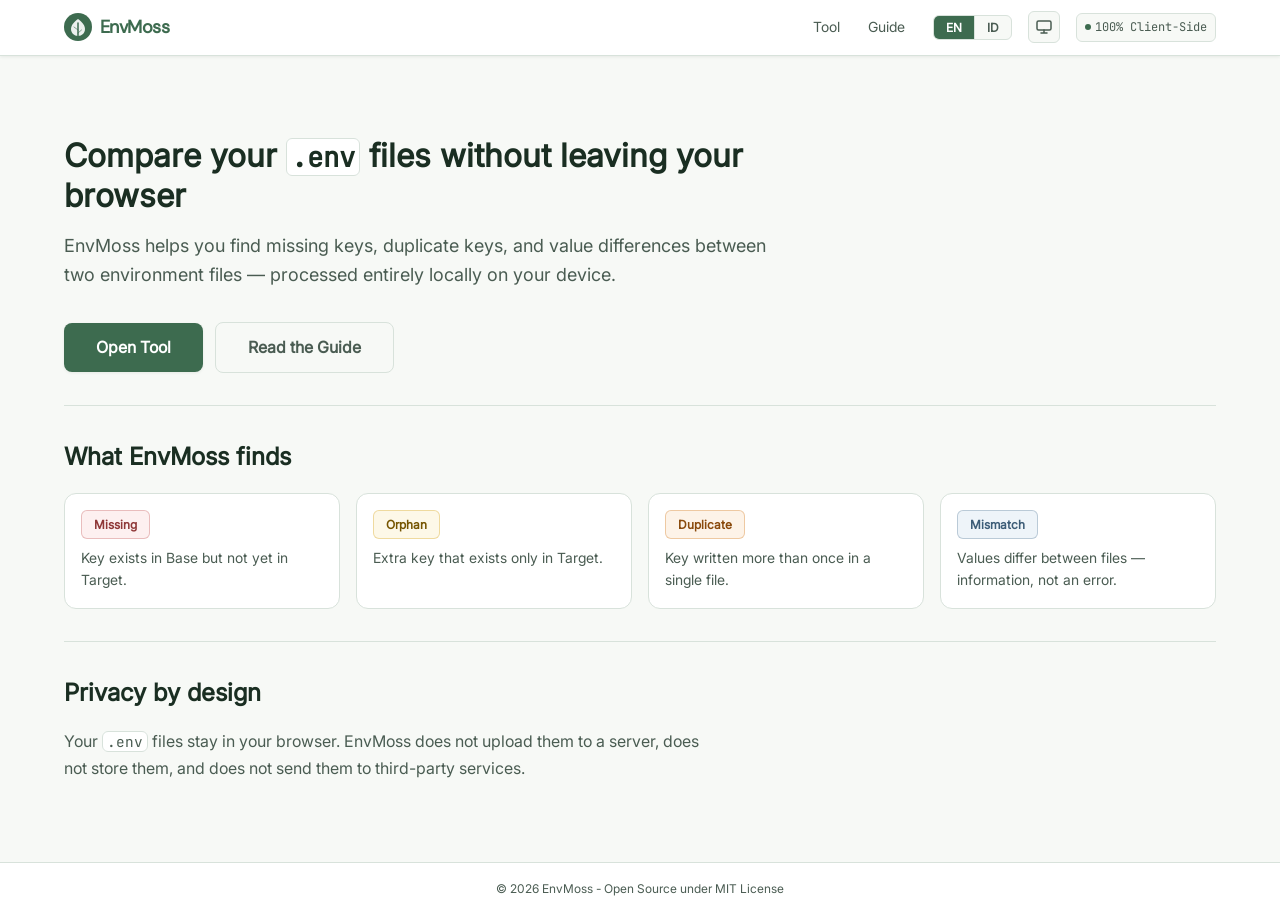
==== commit aaec3811: "Add internationalization support for English and Indonesian - Implemented i18n.js for managing trans" ====
--- a/index.html
+++ b/index.html
@@ -1,5 +1,5 @@
 <!DOCTYPE html>
-<html lang="id">
+<html lang="en">
 <head>
   <meta charset="UTF-8" />
   <meta name="viewport" content="width=device-width, initial-scale=1.0" />
@@ -59,9 +59,9 @@
   <meta name="google-site-verification" content="UlgjpIQyIHUCMEOR-_iUBL0-BURcA9qFoJw3GOUBwCI" />
 
   <!-- Primary Meta Tags -->
-  <title>EnvMoss — Bandingkan File .env Secara Lokal &amp; Privat</title>
-  <meta name="title" content="EnvMoss — Bandingkan File .env Secara Lokal &amp; Privat" />
-  <meta name="description" content="EnvMoss adalah developer utility untuk membandingkan dua file environment (.env) langsung di browser. Temukan key yang hilang, duplikat, dan perbedaan value — tanpa mengunggah file Anda ke server." />
+  <title data-i18n="landing.title">EnvMoss — Compare .env Files Locally &amp; Privately</title>
+  <meta name="title" content="EnvMoss — Compare .env Files Locally &amp; Privately" />
+  <meta name="description" content="EnvMoss is a developer utility for comparing two environment files (.env) directly in the browser. Find missing keys, duplicates, and value differences — without uploading your files to a server." />
   <meta name="keywords" content="env comparison, .env diff, environment variables, dotenv, privacy-first, developer tools, local-first" />
   <meta name="author" content="nyomann-arch" />
   <meta name="robots" content="index, follow" />
@@ -70,8 +70,8 @@
   <!-- Open Graph / Facebook -->
   <meta property="og:type" content="website" />
   <meta property="og:url" content="https://envmoss.vercel.app/" />
-  <meta property="og:title" content="EnvMoss — Bandingkan File .env Secara Lokal &amp; Privat" />
-  <meta property="og:description" content="Bandingkan struktur key dua file environment langsung di browser. Tidak ada upload, tidak ada backend." />
+  <meta property="og:title" content="EnvMoss — Compare .env Files Locally &amp; Privately" />
+  <meta property="og:description" content="Compare the key structure of two environment files directly in your browser. No upload, no backend." />
   <meta property="og:image" content="https://envmoss.vercel.app/assets/og-image.png" />
   <meta property="og:image:alt" content="EnvMoss — Privacy-First Local .env File Comparison &amp; Merge Tool" />
   <meta property="og:site_name" content="EnvMoss" />
@@ -79,8 +79,8 @@
   <!-- Twitter Card -->
   <meta name="twitter:card" content="summary_large_image" />
   <meta name="twitter:url" content="https://envmoss.vercel.app/" />
-  <meta name="twitter:title" content="EnvMoss — Bandingkan File .env Secara Lokal &amp; Privat" />
-  <meta name="twitter:description" content="Bandingkan struktur key dua file environment langsung di browser. Tidak ada upload, tidak ada backend." />
+  <meta name="twitter:title" content="EnvMoss — Compare .env Files Locally &amp; Privately" />
+  <meta name="twitter:description" content="Compare the key structure of two environment files directly in your browser. No upload, no backend." />
   <meta name="twitter:image" content="https://envmoss.vercel.app/assets/og-image.png" />
 
   <!-- Stylesheet: fondasi global lalu stylesheet khusus Landing -->
@@ -93,11 +93,11 @@
        Navbar global (fixed)
   ============================== -->
   <header class="site-header">
-    <nav class="site-navbar" aria-label="Navigasi utama">
+    <nav class="site-navbar" data-i18n-attr="aria-label:nav.aria">
       <div class="site-navbar__inner">
 
         <!-- Brand: mark + wordmark — satu-satunya tautan ke Landing -->
-        <a href="./" class="site-brand" aria-label="EnvMoss — ke halaman utama">
+        <a href="./" class="site-brand" data-i18n-attr="aria-label:nav.brandAria">
           <span class="site-brand__mark" aria-hidden="true">
             <!-- Ikon daun lumut — SVG lokal inline -->
             <svg
@@ -166,7 +166,7 @@
             </li>
           </ul>
 
-          <div class="site-lang" role="group" aria-label="Pilih bahasa antarmuka">
+          <div class="site-lang" role="group" data-i18n-attr="aria-label:nav.langAria">
             <button
               type="button"
               class="site-lang__btn"
@@ -186,7 +186,7 @@
             class="site-theme"
             id="site-theme-toggle"
             data-state="system"
-            aria-label="Ubah tema tampilan"
+            data-i18n-attr="aria-label:nav.themeAria"
           >
             <!-- Ikon terang (matahari) -->
             <svg
@@ -232,7 +232,7 @@
           </button>
 
           <!-- Indikator privasi ringkas -->
-          <span class="site-navbar__indicator" aria-label="Semua pemrosesan dilakukan di browser Anda">
+          <span class="site-navbar__indicator" data-i18n-attr="aria-label:nav.privacyAria">
             100% Client-Side
           </span>
 
@@ -243,53 +243,51 @@
   </header>
 
   <!-- ==============================
-       Main Content — Landing (kerangka awal Milestone 7)
+       Main Content — Landing
   ============================== -->
   <main class="site-main">
 
     <section class="landing-hero" aria-labelledby="landing-hero-title">
-      <h1 class="landing-hero__title" id="landing-hero-title">
-        Bandingkan file <code>.env</code> Anda tanpa meninggalkan browser
+      <h1 class="landing-hero__title" id="landing-hero-title" data-i18n-html="landing.heroTitle">
+        Compare your <code>.env</code> files without leaving your browser
       </h1>
-      <p class="landing-hero__lead">
-        EnvMoss membantu menemukan key yang hilang, key duplikat, dan perbedaan
-        value antara dua file environment — sepenuhnya diproses secara lokal di
-        perangkat Anda.
+      <p class="landing-hero__lead" data-i18n="landing.heroLead">
+        EnvMoss helps you find missing keys, duplicate keys, and value differences between two environment files — processed entirely locally on your device.
       </p>
       <div class="landing-hero__actions">
-        <a class="site-btn site-btn--primary" href="./app/">Buka Tool</a>
-        <a class="site-btn site-btn--secondary" href="./guide/">Baca Panduan</a>
+        <a class="site-btn site-btn--primary" href="./app/" data-i18n="landing.ctaTool">Open Tool</a>
+        <a class="site-btn site-btn--secondary" href="./guide/" data-i18n="landing.ctaGuide">Read the Guide</a>
       </div>
     </section>
 
     <section class="landing-section" aria-labelledby="landing-status-title">
-      <h2 class="landing-section__title" id="landing-status-title">Apa yang ditemukan EnvMoss</h2>
+      <h2 class="landing-section__title" id="landing-status-title" data-i18n="landing.statusTitle">What EnvMoss finds</h2>
       <ul class="landing-status-list">
         <li class="landing-status-item">
           <span class="landing-status-item__badge landing-status-item__badge--missing">Missing</span>
-          <span>Key ada di Base tetapi belum ada di Target.</span>
+          <span data-i18n="landing.statusMissing">Key exists in Base but not yet in Target.</span>
         </li>
         <li class="landing-status-item">
           <span class="landing-status-item__badge landing-status-item__badge--orphan">Orphan</span>
-          <span>Key tambahan yang hanya ada di Target.</span>
+          <span data-i18n="landing.statusOrphan">Extra key that exists only in Target.</span>
         </li>
         <li class="landing-status-item">
           <span class="landing-status-item__badge landing-status-item__badge--duplicate">Duplicate</span>
-          <span>Key yang ditulis lebih dari satu kali dalam satu file.</span>
+          <span data-i18n="landing.statusDuplicate">Key written more than once in a single file.</span>
         </li>
         <li class="landing-status-item">
           <span class="landing-status-item__badge landing-status-item__badge--mismatch">Mismatch</span>
-          <span>Value berbeda antar file — informasi, bukan error.</span>
+          <span data-i18n="landing.statusMismatch">Values differ between files — information, not an error.</span>
         </li>
       </ul>
     </section>
 
     <section class="landing-section" aria-labelledby="landing-privacy-title">
-      <h2 class="landing-section__title" id="landing-privacy-title">Privasi by design</h2>
-      <p class="landing-section__text">
-        File <code>.env</code> Anda tetap berada di browser. EnvMoss tidak
-        mengunggahnya ke server, tidak menyimpannya, dan tidak mengirimkannya ke
-        layanan pihak ketiga.
+      <h2 class="landing-section__title" id="landing-privacy-title" data-i18n="landing.privacyTitle">Privacy by design</h2>
+      <p class="landing-section__text" data-i18n-html="landing.privacyText">
+        Your <code>.env</code> files stay in your browser. EnvMoss does not
+        upload them to a server, does not store them, and does not send them to
+        third-party services.
       </p>
     </section>
 
@@ -307,5 +305,13 @@
   <!-- JS modul perilaku global: navbar aktif, bahasa, tema -->
   <script type="module" src="./js/site.js"></script>
 
+  <!-- Failsafe i18n: jika modul kamus gagal dimuat, lepaskan penanda pending
+       agar konten fallback English tetap terlihat dan tidak tersembunyi. -->
+  <script>
+    setTimeout(function () {
+      document.documentElement.removeAttribute('data-i18n-pending');
+    }, 3000);
+  </script>
+
 </body>
 </html>
--- a/css/styles.css
+++ b/css/styles.css
@@ -202,11 +202,14 @@
 /* --------------------------------------------------------------------------
    4. Pencegahan kilatan teks bahasa (language flash)
    Selama bootstrap i18n belum menerapkan kamus, teks bertanda data-i18n
-   ditahan tanpa menghilangkan ruang layout. Milestone 8 akan mengisi
-   atribut data-i18n dan melepas penanda ini.
-   -------------------------------------------------------------------------- */
-
-html[data-i18n-pending="true"] [data-i18n] {
+   ditahan tanpa menghilangkan ruang layout. Modul js/i18n.js mengisi
+   atribut tersebut lalu melepas penanda ini; failsafe inline di akhir
+   <body> menjamin penanda tetap dilepas jika modul gagal dimuat.
+   -------------------------------------------------------------------------- */
+
+html[data-i18n-pending="true"] [data-i18n],
+html[data-i18n-pending="true"] [data-i18n-html],
+html[data-i18n-pending="true"] [data-i18n-attr] {
   visibility: hidden;
 }
 
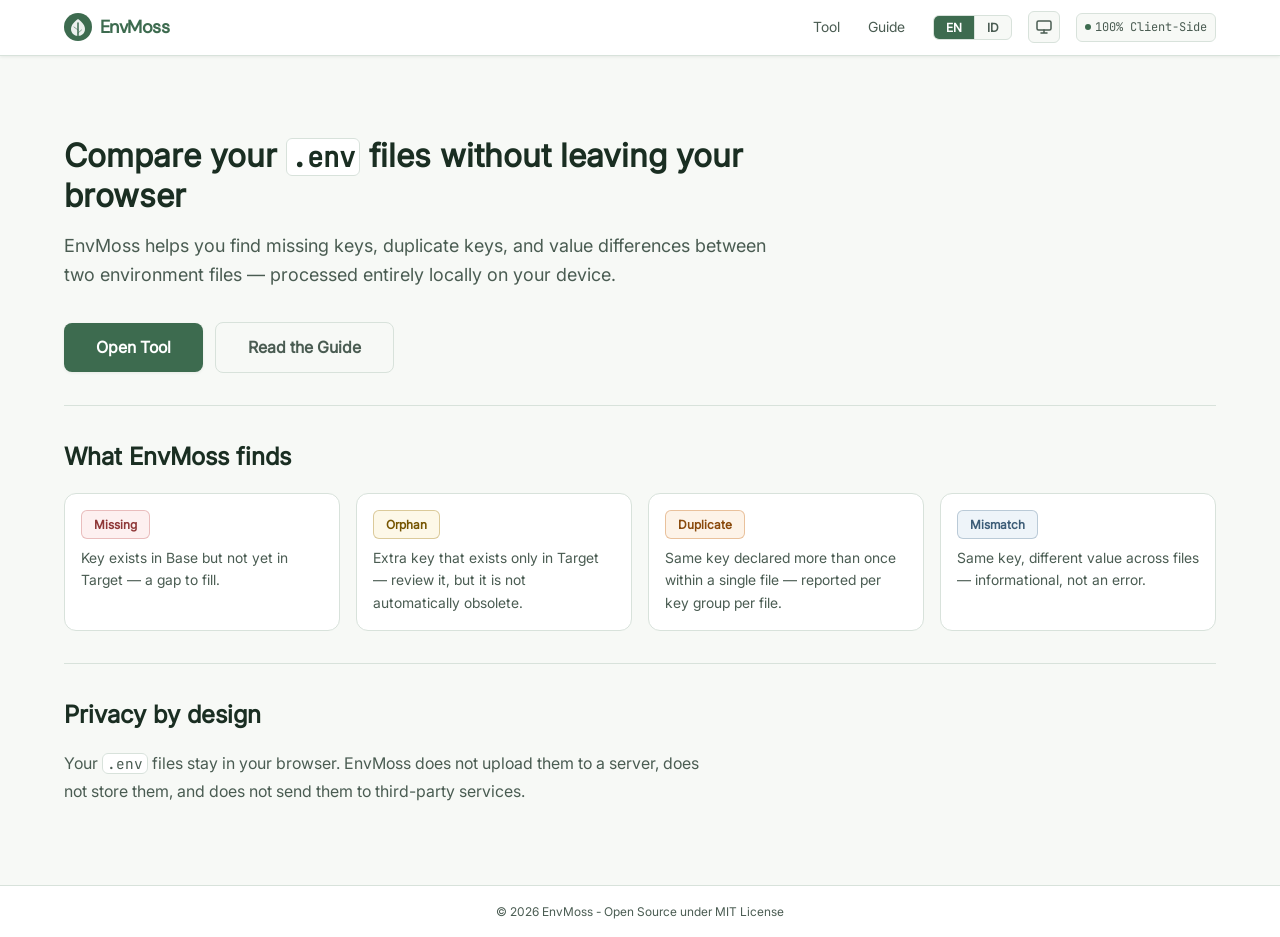
==== commit 5a0fcf23: "refactor: update landing page content and structure for clarity; add verification script for milesto" ====
--- a/index.html
+++ b/index.html
@@ -265,19 +265,19 @@
       <ul class="landing-status-list">
         <li class="landing-status-item">
           <span class="landing-status-item__badge landing-status-item__badge--missing">Missing</span>
-          <span data-i18n="landing.statusMissing">Key exists in Base but not yet in Target.</span>
+          <span data-i18n="landing.statusMissing">Key exists in Base but not yet in Target — a gap to fill.</span>
         </li>
         <li class="landing-status-item">
           <span class="landing-status-item__badge landing-status-item__badge--orphan">Orphan</span>
-          <span data-i18n="landing.statusOrphan">Extra key that exists only in Target.</span>
+          <span data-i18n="landing.statusOrphan">Extra key that exists only in Target — review it, but it is not automatically obsolete.</span>
         </li>
         <li class="landing-status-item">
           <span class="landing-status-item__badge landing-status-item__badge--duplicate">Duplicate</span>
-          <span data-i18n="landing.statusDuplicate">Key written more than once in a single file.</span>
+          <span data-i18n="landing.statusDuplicate">Same key declared more than once within a single file — reported per key group per file.</span>
         </li>
         <li class="landing-status-item">
           <span class="landing-status-item__badge landing-status-item__badge--mismatch">Mismatch</span>
-          <span data-i18n="landing.statusMismatch">Values differ between files — information, not an error.</span>
+          <span data-i18n="landing.statusMismatch">Same key, different value across files — informational, not an error.</span>
         </li>
       </ul>
     </section>
--- a/css/styles.css
+++ b/css/styles.css
@@ -49,11 +49,11 @@
   --status-missing-bg: #FDF0F0;
   --status-missing-text: #8F3838;
 
-  --status-orphan: #D4A017;
+  --status-orphan: #9A7209;
   --status-orphan-bg: #FDF8E8;
   --status-orphan-text: #765500;
 
-  --status-duplicate: #D17A22;
+  --status-duplicate: #C2620F;
   --status-duplicate-bg: #FDF3E8;
   --status-duplicate-text: #8A4A0C;
 
--- a/css/landing.css
+++ b/css/landing.css
@@ -133,7 +133,7 @@
 }
 
 /* --------------------------------------------------------------------------
-   4. Responsivitas Landing
+   7. Responsivitas Landing
    -------------------------------------------------------------------------- */
 
 @media (max-width: 600px) {
